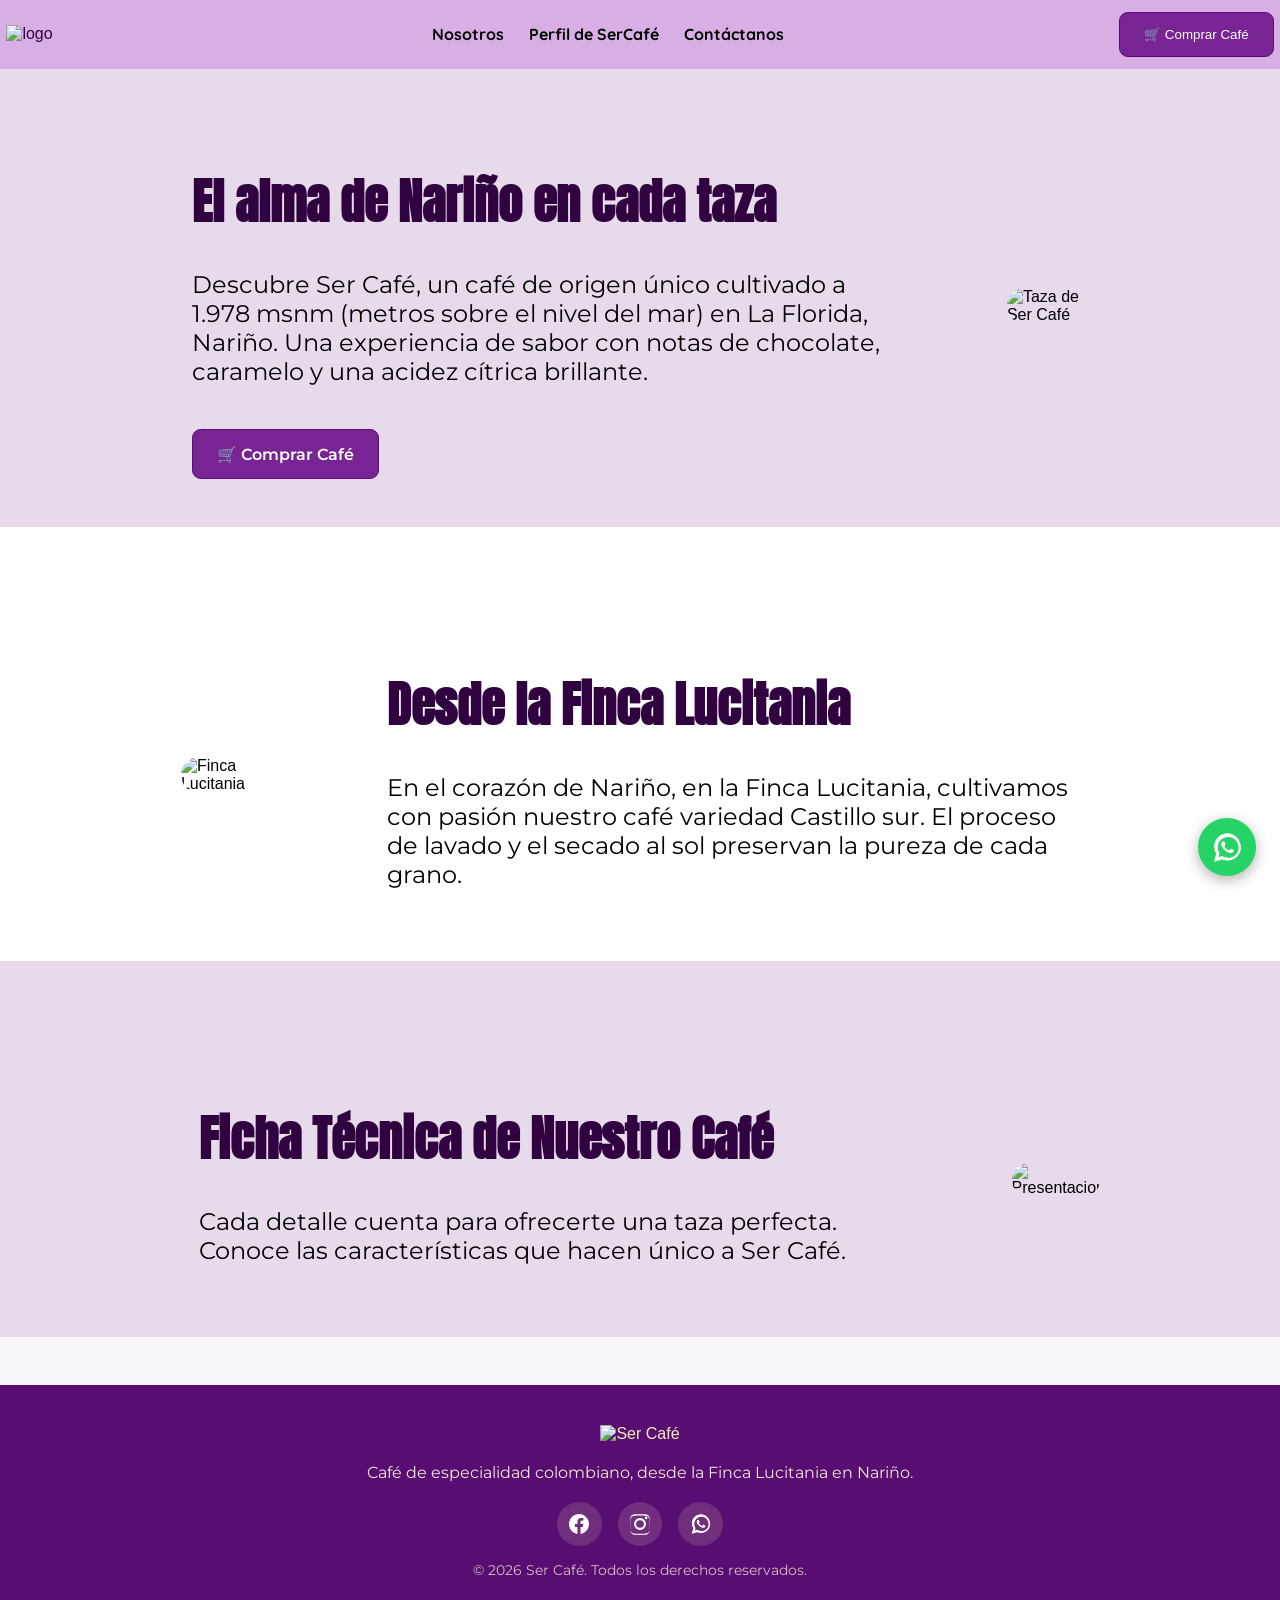
==== index.html @ 9a78c1fd "Footer global, redes sociales, WhatsApp flotante y mejoras de UI - Agregar footer con redes sociales" ====
<!DOCTYPE html>
<html lang="es">

<head>
    <meta charset="UTF-8">
    <meta name="viewport" content="width=device-width, initial-scale=1.0">
    <title>Ser Café | Café Premium Colombiano</title>
    <link rel="stylesheet" href="styles.css">
    <link rel="icon" href="Img/logoSC-10.png" type="image/png">
</head>

<body>
    <header>
        <a href="index.html">
            <img class="logoletra logoheader" src="Img/logoSC-letra-02.png" alt="logo">
        </a>
        <nav>
            <ul>
                <li><a href="nosotros.html">Nosotros</a></li>
                <li><a href="perfil.html">Perfil de SerCafé</a></li>
                <li><a href="contactanos.html">Contáctanos</a></li>
            </ul>
        </nav>
        <button class="btn-tienda" onclick="window.location.href='tienda.html'">
            🛒 Comprar Café
        </button>
    </header>

    <div class="contenedor2c">
        <div class="contenedor2ctext">
            <h1 class="titulo">El alma de Nariño en cada taza</h1>
            <p>Descubre <span>Ser Café</span>, un café de origen único cultivado 
                a 1.978 msnm (metros sobre el nivel del mar) en La Florida, Nariño. 
                Una experiencia de sabor con notas de chocolate, caramelo y una acidez 
                cítrica brillante.</p>
            <a href="tienda.html" class="btn-tienda btn-hero">🛒 Comprar Café</a>
        </div>
        <div class="contenedorimg">
            <img class="img50" src="Img/cafe.jpg" alt="Taza de Ser Café">
        </div>
    </div>

    <div class="contenedor2c2">
        <div class="contenedorimg">
            <img class="img50" src="Img/finca.jpg" alt="Finca Lucitania">
        </div>
        <div class="contenedor2ctext">
            <h1 class="titulo">Desde la Finca Lucitania</h1>
            <p>En el corazón de Nariño, en la Finca Lucitania, cultivamos con pasión nuestro 
                <span>café variedad Castillo sur</span>. El proceso de lavado y el secado al
                 sol preservan la pureza de cada grano.</p>
        </div>
    </div>

    <div class="contenedor2c">
        <div class="contenedor2ctext">
            <h1 class="titulo">Ficha Técnica de Nuestro Café</h1>
            <p>Cada detalle cuenta para ofrecerte una taza perfecta. Conoce las características
                 que hacen único a <span>Ser Café</span>.
            </p>
        </div>
        <div class="contenedorimg">
            <img class="img50" src="Img/Presentaciones-01.png" alt="Presentaciones">
        </div>
    </div>

    <script src="componentes.js"></script>
</body>
</html>
---- styles.css ----
@import url('https://fonts.googleapis.com/css2?family=Anton&family=Montserrat:ital,wght@0,100..900;1,100..900&family=Quicksand:wght@300..700&display=swap');

:root{
   --color-principal:#590C72;
   --color-secundario:#D39AE8;
   --color-fondo:#d7afe5;
   --color-texto:#D39AE8;
   --color-fondo-text: #e7daeb;
   --color-texto-hueso: #EFEFB9;
}

body{
   margin:0;
   padding:0;
}

header {
    display: flex;
    justify-content: space-between;
    align-items: center;
    position: fixed;
    width: 99%;
    padding: 0.4rem;
    background-color: var(--color-fondo);
}

header a{
    width: 90px;
}

p {
    font-family: Montserrat, sans-serif;
    font-size: 1.5rem;
}
h1 {
    font-family: Anton, sans-serif;
    font-size:3rem;
    color: #310240;
}

h2 {
    font-family: Montserrat, sans-serif;
    font-size:2.5rem;
    color: #310240;
}

h3 {
    font-family: Montserrat, sans-serif;
    font-size:1rem;
    color:var(--color-texto-hueso);
    font-weight:550;
    text-align: center;
}

.textoh3 {
    font-family: Montserrat, sans-serif;
    font-size:1.5rem;
    color:var(--color-principal);
    font-weight:550;
}

nav ul{
   display:flex;
   list-style:none;
   gap:25px;
   padding: 2px;
}

nav a{
   text-decoration:none;
   font-weight: bold;
   color:black;
   font-family: 'Quicksand', sans-serif;
}

button a{
    text-decoration: none;
    color: white;
}

a {
    text-decoration: none;
    color: #310240;
}

nav a:hover{
   color:brown;
}

.logoletra {
    width: 80px;
    max-width: 120px;
    height: auto;
}

.btn-tienda{
  background:#782494;
  color:white;
  padding:0.9rem 1.5rem;
  border: 1px solid var(--color-principal);
  border-radius:0.55rem;
  cursor:pointer;
}

.btn-tienda:hover {
    background-color: var(--color-principal);
}

.contenedorimg {
    display: flex;
    justify-content: center;
    max-width: 40%;
}

.img50 {
    max-width: 70%;
    height: auto;
    padding: 0;
    border-radius: 0.55rem;
}

.tiendaimg {
    width: 18rem;
}

.tiendaimg2 {
    width: 30%;
}

.tiendaimg3 {
    width: 100%;
}

.compra {
    width: 70%
}

.contenedor2c {
    display: flex;
    justify-content: center;
    align-items: center;
    background-color: var(--color-fondo-text);
    gap: 5%;
    padding: 4.5rem 10px 10px;
}

.contenedor3c {
    display: flex;
    justify-content: center;
    align-items: center;
    background-color: var(--color-principal);
    gap: 5%;
    padding: 4.5rem 10px 10px;
}

.tiendah1 {
    text-align: center;
    background-color: var(--color-fondo-text);
    padding: 4.5rem 10px 10px;
    margin: 0;
}

.tiendaletra {
    font-family: Anton, sans-serif;
    color: #EFEFB9;
    font-size: 2rem;
}

.tiendaletra2 {
    font-family: Montserrat, sans-serif;
    color: #EFEFB9;
    font-size: 1rem;
}

.tiendaletra3 {
    font-family: Quicksand, sans-serif;
    color: #EFEFB9;
    font-size: 1rem;
    margin: 0;
}

.contenedor2c2 {
    display: flex;
    justify-content: center;
    align-items: center;
    background-color: white;
    gap: 5%;
    padding: 4.5rem 10px 10px;
}

.contenedor2ctext {
    padding: 3%;
    max-width: 55%;
    min-width: 50%;
}

.botones {
    display: grid;
    grid-template-columns: repeat(2, 1fr); /* 2 columnas iguales */
    gap: 10px; /* espacio entre botones */
    width: 100%;
}

.resumen {
    text-align: center;
    margin-top: 10px;
}

.fila {
    display: flex;
    justify-content: space-between;
    margin-bottom: 15px;
}

.item {
    display: flex;
    flex-direction: column;
    align-items: center;
    width: 48%;
}

.label {
    font-size: 14px;
    opacity: 0.8;
    margin-bottom: 5px;
    color: var(--color-texto-hueso);
}

/* Valores pequeños (envío y producto) */
.valor.pequeno {
    font-size: 18px;
}

/* Total destacado */
.total {
    margin-top: 7px;
    margin-bottom: 5px;
    border-radius: 0.3rem;
    border: 1px solid #EFEFB9;
}

.label-total {
    display: block;
    font-size: 16px;
    margin-bottom: 5px;
    color: var(--color-texto-hueso);
}

.valor.grande {
    font-size: 28px;
    font-weight: bold;
}

/* valores normales (envío, producto) */
.valor {
    font-size: 1.5rem;
    font-weight: bold;
    color: var(--color-texto-hueso);
    margin-top: 0.5rem;
    text-align: center;
}

/* total más grande */
.valor-total {
    font-size: 1.5rem;
    font-weight: bold;
    color: #EFEFB9;
    margin: 1rem 0;
    text-align: center;
}

/* botones reales */
.boton {
    width: 100%;
    height: 2.5rem;
    font-family: Montserrat, sans-serif;
    background-color: var(--color-principal);
    border-radius: 0.3rem;
    color: #EFEFB9;
    border: 1px solid #EFEFB9;
    cursor: pointer;
}

/* opcional: hover bonito */
.boton:hover {
    background-color: #84599e;
}

.boton2 {
    height: 2.5rem;
    font-family: Montserrat,sans-serif;
    background-color: var(--color-principal);
    border-radius: 0.3rem;
    color:#EFEFB9;
    border-color: #EFEFB9;
}

.seleccionado {
    background-color: #EFEFB9;
    color: var(--color-principal);
}

.texto {
    text-align: center;
}

body{
    font-family:Arial, Helvetica, sans-serif;
    background:#f8f5fb;
}

.caracteristicas{
    max-width:85%;
    margin:40px auto;
    padding:1rem;
    display:grid;
    grid-template-columns:repeat(auto-fit,minmax(15rem,1fr));
    gap:1rem;
}

.card{
    background:#fff;
    border-radius:18px;
    padding: 0.8rem;
    text-align:center;
    box-shadow:0 0.1rem 0.2rem rgba(0,0,0,.08);
    transition:.3s;
}

.card:hover{
    transform:translateY(-8px);
    box-shadow:0 15px 25px rgba(0,0,0,.15);
}

.icono{
    width:5rem;
    height:5rem;
    margin:0 auto 1rem;
    border-radius:50%;
    background:#efe2ff;
    display:flex;
    justify-content:center;
    align-items:center;
    font-size:1.2rem;
}

.card h3{
    font-size:1.5rem;
    color:#111;
    margin-bottom:0.8rem;
}

.card p{
    font-size:1.1rem;
    color:#555;
    line-height:1.5;
}

.contenedor2cimgtex {
    text-align: center;
}

@media (max-width: 700px){
    header {
        background-color: var(--color-fondo);
    }

    nav ul{
        display:flex;
        list-style:none;
        gap:2px;
        padding: 2px;
        font-size: 10px;
    }

    .contenedorimg {
        width: 100%;
    }

    .img50 {
        width: 100%;
        padding: 0;
    }

    .tiendaimg2 {
        width: 100%;
        padding: 0;
    }

    .tiendaimg21 {
        width: 90%;
        padding: 0;
    }

    .contenedor2c {
        flex-direction: column;
        padding: 2rem 10px 10px;
    }

    .contenedor2c2 {
        flex-direction: column;
        padding: 10px 2rem;
    }

    .contenedor2c3 {
        display: flex;
        padding: 0;
    }

    .contenedor3c {
        flex-direction: column;
    }

    .tiendaimg {
        width: 11rem;
        padding-bottom: 2rem;
    }

    .card h3{
        font-size:1.1rem;
        padding: 0;
    }   

    .card p{
        font-size:1rem;
        padding: 0;
    }

    p {
        font-family: Montserrat, sans-serif;
        font-size: 1rem;
        text-align: center;
        padding: 0 0 0 1rem;
        width: 100%;
    }
    h1 {
        font-family: Anton, sans-serif;
        font-size:1.5rem;
        color: #310240;
    }

    h2 {
        font-family: Montserrat, sans-serif;
        font-size:1.3rem;
        color: #310240;
    }

    .textoh3 {
        text-align: center;
    }
}

/* ============================================================
   TIENDA CON CARRITO - Ser Café
   ============================================================ */

/* Compensar el header fijo en la tienda */
.banner-tienda {
    margin-top: 70px;
    background: linear-gradient(135deg, var(--color-principal), #782494);
    color: #EFEFB9;
    text-align: center;
    padding: 3.5rem 1.5rem;
}

.banner-tienda h1 {
    color: #EFEFB9;
    margin: 0 0 0.8rem;
}

.banner-tienda p {
    color: #f3e9d8;
    max-width: 650px;
    margin: 0 auto;
    text-align: center;
}

/* ---------- CATÁLOGO ---------- */
.catalogo {
    max-width: 1200px;
    margin: 2.5rem auto;
    padding: 0 1rem;
}

.catalogo h2 {
    text-align: center;
    margin-bottom: 2rem;
}

.grid-productos {
    display: grid;
    grid-template-columns: repeat(auto-fit, minmax(16rem, 1fr));
    gap: 1.5rem;
}

/* ---------- TARJETA DE PRODUCTO ---------- */
.producto {
    background: #fff;
    border-radius: 18px;
    overflow: hidden;
    box-shadow: 0 0.1rem 0.4rem rgba(0, 0, 0, 0.1);
    transition: transform 0.25s, box-shadow 0.25s;
    display: flex;
    flex-direction: column;
}

.producto:hover {
    transform: translateY(-6px);
    box-shadow: 0 15px 25px rgba(0, 0, 0, 0.15);
}

.producto-imagen {
    width: 100%;
    height: 240px;
    object-fit: contain;
    background: #f3ebf7;
    padding: 0.5rem;
    box-sizing: border-box;
}

.producto-info {
    padding: 1.1rem;
    display: flex;
    flex-direction: column;
    gap: 0.5rem;
    flex: 1;
}

.producto-nombre {
    font-family: Anton, sans-serif;
    color: var(--color-principal);
    margin: 0;
    font-size: 1.6rem;
    text-align: left;
}

.producto-presentacion {
    margin: 0;
    font-size: 1rem;
    color: #777;
    font-family: Montserrat, sans-serif;
}

.producto-precio {
    margin: 0;
    font-size: 1.5rem;
    font-weight: bold;
    color: #310240;
    font-family: Montserrat, sans-serif;
}

.producto-info label {
    font-size: 0.85rem;
    color: #555;
    font-family: Montserrat, sans-serif;
    margin-top: 0.3rem;
}

.producto-info .molienda {
    width: 100%;
    padding: 0.5rem;
    border-radius: 0.4rem;
    border: 1px solid #cbb2d6;
    font-family: Montserrat, sans-serif;
    cursor: pointer;
}

/* Selector de cantidad en la tarjeta */
.cantidad-box {
    display: flex;
    align-items: center;
    justify-content: center;
    gap: 1rem;
    margin: 0.5rem 0;
}

.cantidad-btn {
    width: 2.2rem;
    height: 2.2rem;
    border-radius: 50%;
    border: 1px solid var(--color-principal);
    background: var(--color-principal);
    color: #EFEFB9;
    font-size: 1.1rem;
    cursor: pointer;
    transition: background 0.2s;
}

.cantidad-btn:hover {
    background: #84599e;
}

.cantidad-box .cantidad {
    font-size: 1.2rem;
    font-weight: bold;
    min-width: 1.5rem;
    text-align: center;
    color: #310240;
}

.btn-agregar {
    margin-top: auto;
    padding: 0.8rem;
    background: var(--color-principal);
    color: #EFEFB9;
    border: none;
    border-radius: 0.5rem;
    font-family: Montserrat, sans-serif;
    font-weight: 600;
    cursor: pointer;
    transition: background 0.2s;
}

.btn-agregar:hover {
    background: #782494;
}

/* ---------- PANEL DE CARRITO ---------- */
.carrito-panel {
    position: fixed;
    top: 0;
    right: 0;
    width: 380px;
    max-width: 90vw;
    height: 100%;
    background: #fff;
    box-shadow: -4px 0 20px rgba(0, 0, 0, 0.2);
    transform: translateX(100%);
    transition: transform 0.3s ease;
    z-index: 1000;
    display: flex;
    flex-direction: column;
    overflow-y: auto;
    padding: 1.2rem;
    box-sizing: border-box;
}

.carrito-panel.activo {
    transform: translateX(0);
}

.carrito-header {
    display: flex;
    justify-content: space-between;
    align-items: center;
}

.carrito-header h2 {
    font-size: 1.6rem;
    margin: 0;
}

.cerrar-carrito {
    background: none;
    border: none;
    font-size: 1.5rem;
    cursor: pointer;
    color: var(--color-principal);
}

.carrito-items {
    margin: 1rem 0;
}

.carrito-items > p {
    text-align: center;
    color: #888;
    font-size: 1rem;
}

/* Item dentro del carrito */
.item-carrito {
    display: grid;
    grid-template-columns: 60px 1fr;
    gap: 0.8rem;
    align-items: center;
    padding: 0.8rem 0;
    border-bottom: 1px solid #eee;
}

.img-carrito {
    width: 60px;
    height: 60px;
    object-fit: contain;
    border-radius: 0.5rem;
    background: #f3ebf7;
}

.info-carrito {
    font-family: Montserrat, sans-serif;
    font-size: 0.85rem;
    line-height: 1.4;
    color: #333;
}

.info-carrito strong {
    color: var(--color-principal);
}

.acciones-carrito {
    grid-column: 1 / -1;
    display: flex;
    align-items: center;
    gap: 0.5rem;
    margin-top: 0.4rem;
}

.acciones-carrito button {
    width: 1.9rem;
    height: 1.9rem;
    border-radius: 0.3rem;
    border: 1px solid var(--color-principal);
    background: #fff;
    color: var(--color-principal);
    cursor: pointer;
    font-size: 0.9rem;
    transition: background 0.2s, color 0.2s;
}

.acciones-carrito button:hover {
    background: var(--color-principal);
    color: #EFEFB9;
}

.acciones-carrito span {
    font-weight: bold;
    min-width: 1.5rem;
    text-align: center;
}

/* Ubicación y resumen dentro del carrito */
.ubicacion h3,
.resumen-compra h3 {
    color: var(--color-principal);
    text-align: left;
    font-size: 1.1rem;
    margin: 0.5rem 0;
}

.ubicacion select {
    width: 100%;
    padding: 0.6rem;
    margin-bottom: 0.6rem;
    border-radius: 0.4rem;
    border: 1px solid #cbb2d6;
    font-family: Montserrat, sans-serif;
    cursor: pointer;
}

.carrito-panel hr {
    border: none;
    border-top: 1px solid #eee;
    margin: 1rem 0;
}

.fila-resumen {
    display: flex;
    justify-content: space-between;
    font-family: Montserrat, sans-serif;
    margin-bottom: 0.5rem;
    color: #444;
}

.fila-resumen.total {
    font-size: 1.3rem;
    font-weight: bold;
    color: var(--color-principal);
    border-top: 2px solid #eee;
    padding-top: 0.6rem;
    margin-top: 0.4rem;
}

/* Botón pagar */
.pago {
    margin-top: 1rem;
}

.btn-pagar {
    width: 100%;
    padding: 1rem;
    background: var(--color-principal);
    color: #EFEFB9;
    border: none;
    border-radius: 0.5rem;
    font-family: Montserrat, sans-serif;
    font-weight: 600;
    font-size: 1.1rem;
    cursor: pointer;
    transition: background 0.2s;
}

.btn-pagar:hover {
    background: #782494;
}

#epayco-button-container {
    margin-top: 0.8rem;
    text-align: center;
}

/* Overlay oscuro */
.overlay {
    position: fixed;
    inset: 0;
    background: rgba(0, 0, 0, 0.5);
    opacity: 0;
    visibility: hidden;
    transition: opacity 0.3s;
    z-index: 999;
}

.overlay.activo {
    opacity: 1;
    visibility: visible;
}

/* Notificación "agregado al carrito" */
.toast-carrito {
    position: fixed;
    bottom: 2rem;
    left: 50%;
    transform: translateX(-50%) translateY(2rem);
    background: var(--color-principal);
    color: #EFEFB9;
    padding: 0.9rem 1.6rem;
    border-radius: 0.6rem;
    font-family: Montserrat, sans-serif;
    box-shadow: 0 6px 20px rgba(0, 0, 0, 0.25);
    opacity: 0;
    visibility: hidden;
    transition: opacity 0.3s, transform 0.3s;
    z-index: 1100;
}

.toast-carrito.activo {
    opacity: 1;
    visibility: visible;
    transform: translateX(-50%) translateY(0);
}

/* Loading */
.loading {
    position: fixed;
    inset: 0;
    background: rgba(255, 255, 255, 0.85);
    display: flex;
    align-items: center;
    justify-content: center;
    font-family: Montserrat, sans-serif;
    font-size: 1.3rem;
    color: var(--color-principal);
    z-index: 1200;
}

/* ---------- FOOTER ---------- */
footer,
.footer-sercafe {
    background: var(--color-principal);
    color: #EFEFB9;
    padding: 2.5rem 1rem;
    margin-top: 3rem;
}

.footer-contenido {
    max-width: 600px;
    margin: 0 auto;
    text-align: center;
}

.footer-logo {
    width: 130px;
    margin-bottom: 1rem;
}

.footer-contenido p {
    color: #f3e9d8;
    font-size: 1rem;
    margin: 0.3rem 0;
    text-align: center;
}

.footer-copy {
    font-size: 0.85rem !important;
    opacity: 0.8;
    margin-top: 1rem !important;
}

/* Redes sociales en el footer */
.footer-redes {
    display: flex;
    justify-content: center;
    gap: 1rem;
    margin: 1.2rem 0 0.5rem;
}

.red-social {
    width: 2.8rem;
    height: 2.8rem;
    border-radius: 50%;
    display: flex;
    align-items: center;
    justify-content: center;
    background: rgba(239, 239, 185, 0.15);
    transition: transform 0.2s, background 0.2s;
}

.red-social img {
    width: 1.5rem;
    height: 1.5rem;
    /* Iconos SVG en blanco para contrastar con el fondo morado */
    filter: brightness(0) invert(1);
}

.red-social:hover {
    transform: translateY(-4px);
}

.red-social.facebook:hover {
    background: #1877f2;
}

.red-social.instagram:hover {
    background: linear-gradient(45deg, #f09433, #e6683c, #dc2743, #cc2366, #bc1888);
}

.red-social.whatsapp:hover {
    background: #25d366;
}

/* ---------- BOTÓN FLOTANTE WHATSAPP ---------- */
.whatsapp-flotante {
    position: fixed;
    bottom: 1.5rem;
    right: 1.5rem;
    width: 3.6rem;
    height: 3.6rem;
    border-radius: 50%;
    background: #25d366;
    display: flex;
    align-items: center;
    justify-content: center;
    box-shadow: 0 4px 14px rgba(0, 0, 0, 0.3);
    z-index: 950;
    transition: transform 0.2s, box-shadow 0.2s;
    animation: wa-pulse 2.5s infinite;
}

.whatsapp-flotante img {
    width: 2.2rem;
    height: 2.2rem;
    filter: brightness(0) invert(1);
}

.whatsapp-flotante:hover {
    transform: scale(1.08);
    box-shadow: 0 6px 20px rgba(0, 0, 0, 0.4);
}

@keyframes wa-pulse {
    0% {
        box-shadow: 0 4px 14px rgba(0, 0, 0, 0.3), 0 0 0 0 rgba(37, 211, 102, 0.5);
    }
    70% {
        box-shadow: 0 4px 14px rgba(0, 0, 0, 0.3), 0 0 0 14px rgba(37, 211, 102, 0);
    }
    100% {
        box-shadow: 0 4px 14px rgba(0, 0, 0, 0.3), 0 0 0 0 rgba(37, 211, 102, 0);
    }
}

@media (max-width: 700px) {
    .whatsapp-flotante {
        bottom: 1rem;
        right: 1rem;
        width: 3.2rem;
        height: 3.2rem;
    }
    .whatsapp-flotante img {
        width: 1.9rem;
        height: 1.9rem;
    }
}

/* ---------- RESPONSIVE TIENDA ---------- */
@media (max-width: 700px) {
    .banner-tienda {
        margin-top: 60px;
        padding: 2.5rem 1rem;
    }

    .carrito-panel {
        width: 100%;
        max-width: 100vw;
    }

    .producto-imagen {
        height: 200px;
    }

    .banner-tienda p {
        padding: 0;
    }
}

/* ---------- PÁGINA CONTACTO ---------- */
.contacto-grid {
    display: grid;
    grid-template-columns: 1fr 1fr;
    gap: 2rem;
    max-width: 1100px;
    margin: 2.5rem auto;
    padding: 0 1.5rem;
    align-items: start;
}

.contacto-info {
    text-align: center;
}

.contacto-img {
    width: 60%;
    max-width: 260px;
    height: auto;
    margin-bottom: 1rem;
}

.contacto-info h2 {
    text-align: center;
}

.contacto-lista {
    list-style: none;
    padding: 0;
    margin: 1.5rem 0 0;
    display: flex;
    flex-direction: column;
    gap: 0.8rem;
    align-items: center;
}

.contacto-lista a {
    display: inline-flex;
    align-items: center;
    gap: 0.6rem;
    font-family: Montserrat, sans-serif;
    font-size: 1.1rem;
    color: var(--color-principal);
    font-weight: 600;
    transition: color 0.2s;
}

.contacto-lista a:hover {
    color: #782494;
}

.contacto-lista img {
    width: 1.6rem;
    height: 1.6rem;
}

.contacto-form iframe {
    width: 100%;
    border-radius: 0.6rem;
    background: #fff;
    box-shadow: 0 0.1rem 0.4rem rgba(0, 0, 0, 0.1);
}

@media (max-width: 700px) {
    .contacto-grid {
        grid-template-columns: 1fr;
        padding: 0 1rem;
    }
}

/* ---------- PÁGINA PERFIL (variedades) ---------- */
.variedad {
    display: grid;
    grid-template-columns: 300px 1fr;
    gap: 2rem;
    align-items: center;
    max-width: 1100px;
    margin: 2.5rem auto;
    padding: 1.5rem;
    background: #fff;
    border-radius: 18px;
    box-shadow: 0 0.1rem 0.4rem rgba(0, 0, 0, 0.08);
}

.variedad-media {
    text-align: center;
}

.variedad-media h2 {
    margin-top: 0;
}

.variedad-media img {
    width: 100%;
    max-width: 240px;
    height: auto;
}

.variedad .caracteristicas {
    margin: 0;
    max-width: 100%;
}

@media (max-width: 760px) {
    .variedad {
        grid-template-columns: 1fr;
        text-align: center;
    }
    .variedad-media img {
        max-width: 180px;
    }
}

/* ---------- SECCIONES NOSOTROS ---------- */
.section {
    max-width: 1000px;
    margin: 2.5rem auto;
    padding: 1.5rem;
    text-align: center;
}

.section h2 {
    text-align: center;
}

.section p {
    text-align: center;
    max-width: 750px;
    margin: 1rem auto;
}

.finca-content {
    display: grid;
    grid-template-columns: 1fr 1fr;
    gap: 2rem;
    align-items: center;
    text-align: left;
}

.finca-text {
    text-align: left;
}

.finca-text p {
    text-align: left;
    margin-left: 0;
}

.finca-img {
    display: flex;
    justify-content: center;
}

.finca-img img {
    max-width: 100%;
    border-radius: 18px;
    box-shadow: 0 10px 25px rgba(0, 0, 0, 0.12);
}

.equipo,
.proposito {
    background: var(--color-fondo-text);
    border-radius: 18px;
}

/* CTA */
.cta {
    text-align: center;
    padding: 3rem 1.5rem;
    background: linear-gradient(135deg, var(--color-principal), #782494);
    margin: 3rem 0 0;
}

.cta h2 {
    color: #EFEFB9;
    margin-bottom: 1.5rem;
}

.cta .btn-tienda {
    display: inline-block;
    text-decoration: none;
    font-weight: 600;
    font-family: Montserrat, sans-serif;
}

h4.textoh3 {
    text-align: center;
    margin-bottom: 0.6rem;
}

@media (max-width: 700px) {
    .finca-content {
        grid-template-columns: 1fr;
        text-align: center;
    }
    .finca-text,
    .finca-text p {
        text-align: center;
    }
}

/* ---------- CTA EN HERO (index) ---------- */
.btn-hero {
    display: inline-block;
    margin-top: 1.2rem;
    text-decoration: none;
    font-weight: 600;
    font-family: Montserrat, sans-serif;
}

/* Compensar header fijo en la primera sección del home */
body > .contenedor2c:first-of-type {
    padding-top: 6rem;
}

/* Imágenes del home: evitar que se vean desproporcionadas */
.contenedor2c2 .img50,
.contenedor2c .img50 {
    object-fit: cover;
    border-radius: 18px;
}
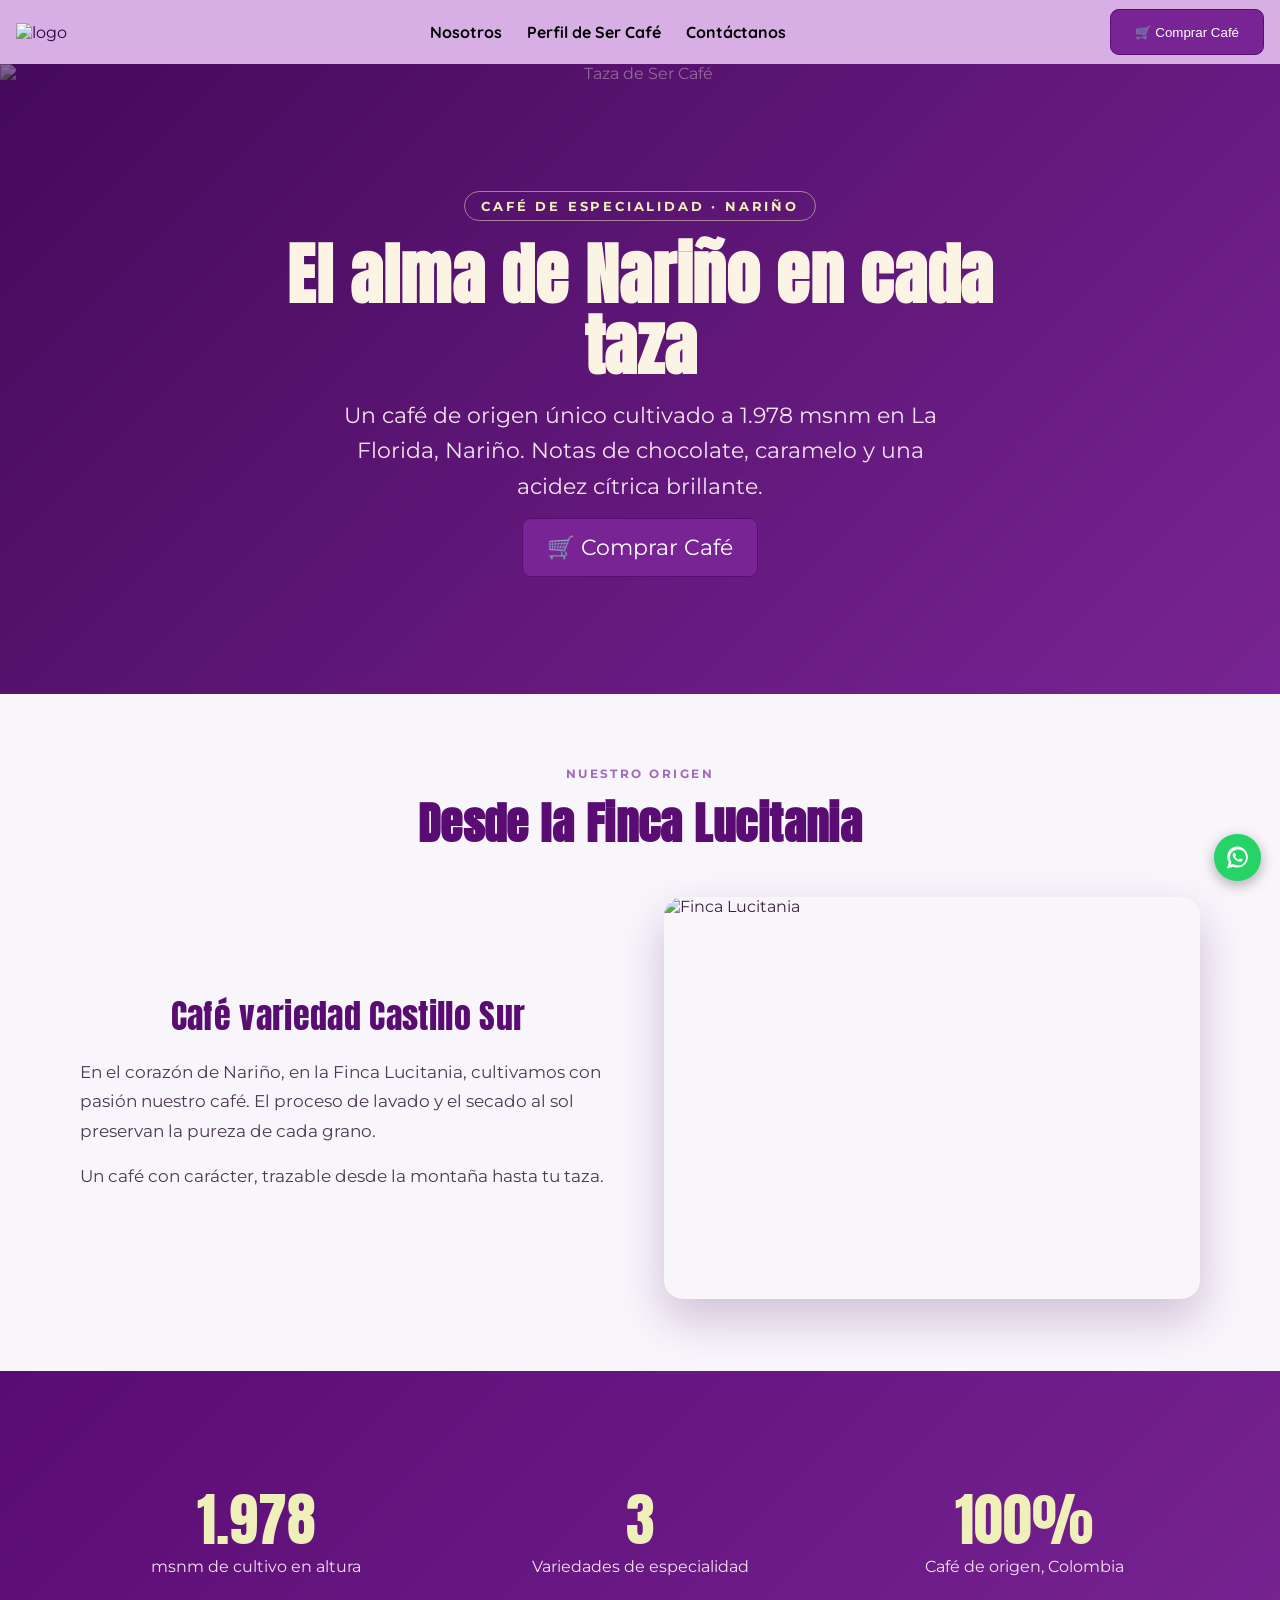
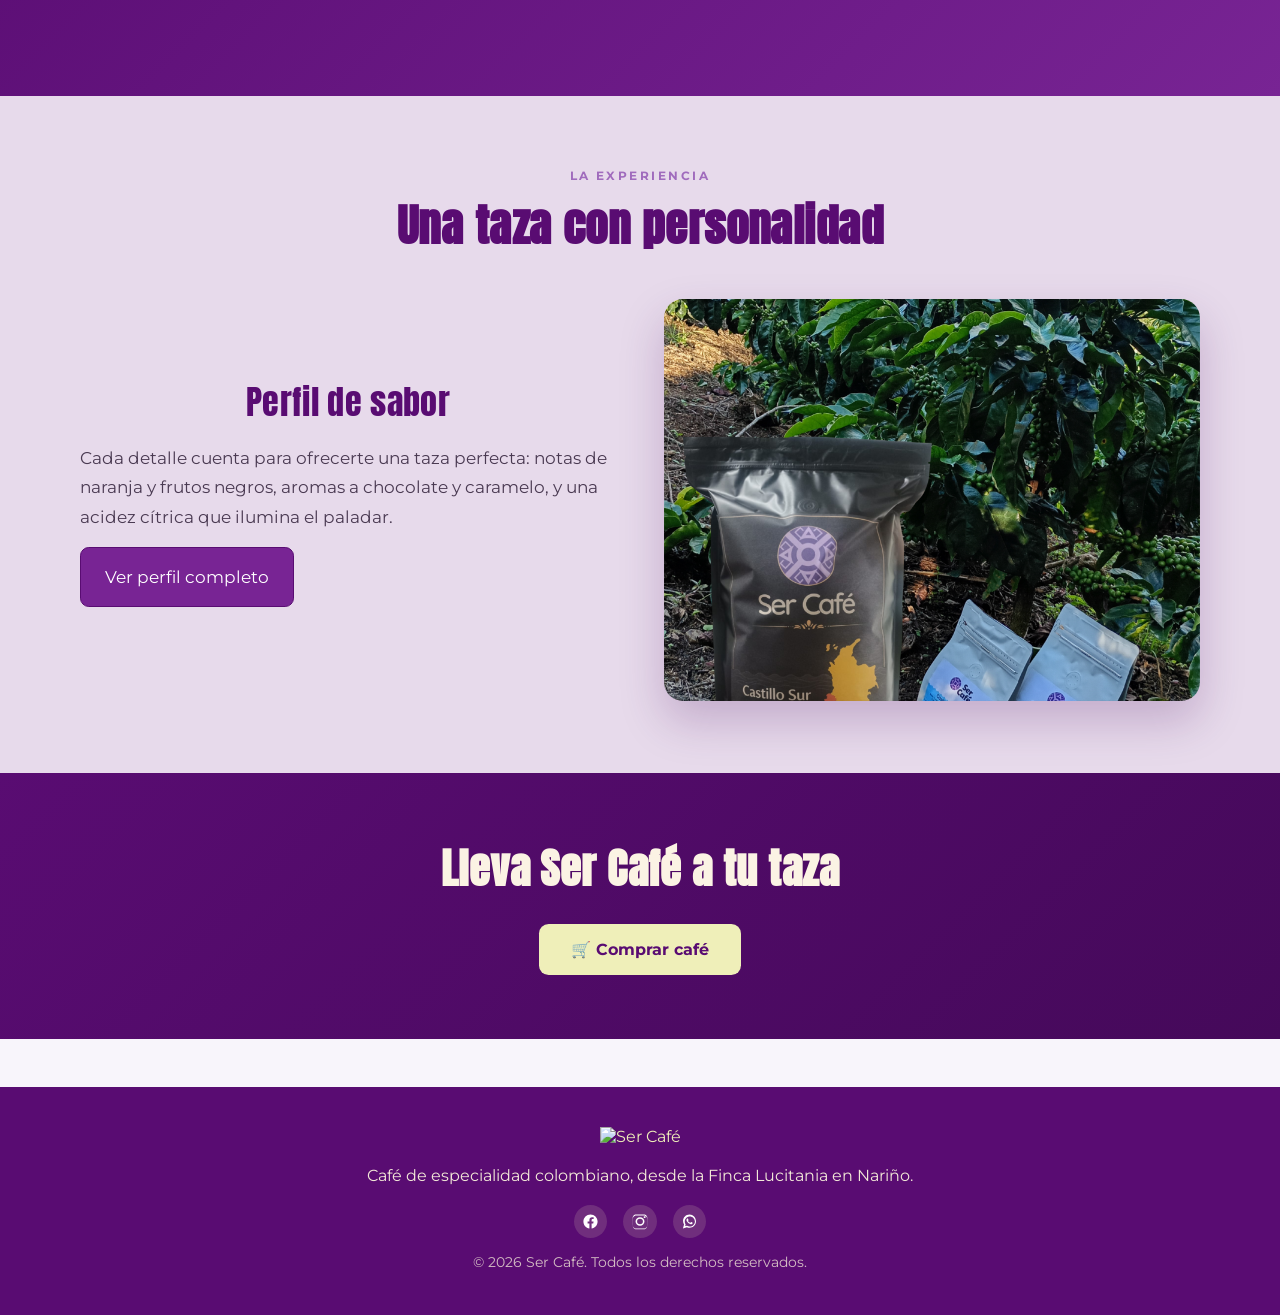
==== commit 705a5ae3: "Oficializa diseño v2 en todas las paginas (incluye tienda); tooltip de perfil se oculta en la zona d" ====
--- a/index.html
+++ b/index.html
@@ -1,6 +1,5 @@
 <!DOCTYPE html>
 <html lang="es">
-
 <head>
     <meta charset="UTF-8">
     <meta name="viewport" content="width=device-width, initial-scale=1.0">
@@ -8,8 +7,7 @@
     <link rel="stylesheet" href="styles.css">
     <link rel="icon" href="Img/logoSC-10.png" type="image/png">
 </head>
-
-<body>
+<body class="n2">
     <header>
         <a href="index.html">
             <img class="logoletra logoheader" src="Img/logoSC-letra-02.png" alt="logo">
@@ -17,7 +15,7 @@
         <nav>
             <ul>
                 <li><a href="nosotros.html">Nosotros</a></li>
-                <li><a href="perfil.html">Perfil de SerCafé</a></li>
+                <li><a href="perfil.html">Perfil de Ser Café</a></li>
                 <li><a href="contactanos.html">Contáctanos</a></li>
             </ul>
         </nav>
@@ -26,44 +24,90 @@
         </button>
     </header>
 
-    <div class="contenedor2c">
-        <div class="contenedor2ctext">
-            <h1 class="titulo">El alma de Nariño en cada taza</h1>
-            <p>Descubre <span>Ser Café</span>, un café de origen único cultivado 
-                a 1.978 msnm (metros sobre el nivel del mar) en La Florida, Nariño. 
-                Una experiencia de sabor con notas de chocolate, caramelo y una acidez 
-                cítrica brillante.</p>
-            <a href="tienda.html" class="btn-tienda btn-hero">🛒 Comprar Café</a>
-        </div>
-        <div class="contenedorimg">
-            <img class="img50" src="Img/cafe.jpg" alt="Taza de Ser Café">
-        </div>
-    </div>
-
-    <div class="contenedor2c2">
-        <div class="contenedorimg">
-            <img class="img50" src="Img/finca.jpg" alt="Finca Lucitania">
-        </div>
-        <div class="contenedor2ctext">
-            <h1 class="titulo">Desde la Finca Lucitania</h1>
-            <p>En el corazón de Nariño, en la Finca Lucitania, cultivamos con pasión nuestro 
-                <span>café variedad Castillo sur</span>. El proceso de lavado y el secado al
-                 sol preservan la pureza de cada grano.</p>
-        </div>
-    </div>
-
-    <div class="contenedor2c">
-        <div class="contenedor2ctext">
-            <h1 class="titulo">Ficha Técnica de Nuestro Café</h1>
-            <p>Cada detalle cuenta para ofrecerte una taza perfecta. Conoce las características
-                 que hacen único a <span>Ser Café</span>.
+    <!-- ===================== HERO ===================== -->
+    <section class="n2-hero">
+        <img class="n2-hero-img" src="Img/cafe.jpg" alt="Taza de Ser Café">
+        <div class="n2-hero-overlay">
+            <span class="n2-kicker">Café de especialidad · Nariño</span>
+            <h1>El alma de Nariño en cada taza</h1>
+            <p>Un café de origen único cultivado a 1.978 msnm en La Florida, Nariño.
+               Notas de chocolate, caramelo y una acidez cítrica brillante.</p>
+            <p style="margin-top:1.6rem;">
+                <a href="tienda.html" class="btn-tienda">🛒 Comprar Café</a>
             </p>
         </div>
-        <div class="contenedorimg">
-            <img class="img50" src="Img/Presentaciones-01.png" alt="Presentaciones">
+    </section>
+
+    <!-- ===================== DESDE LA FINCA ===================== -->
+    <section class="n2-section">
+        <div class="n2-wrap">
+            <span class="n2-eyebrow">Nuestro origen</span>
+            <h2>Desde la Finca Lucitania</h2>
+
+            <div class="n2-split invertido">
+                <div class="n2-split-media">
+                    <img src="Img/finca.jpg" alt="Finca Lucitania">
+                </div>
+                <div class="n2-split-text">
+                    <h3>Café variedad Castillo Sur</h3>
+                    <p>En el corazón de Nariño, en la Finca Lucitania, cultivamos con
+                       pasión nuestro café. El proceso de lavado y el secado al sol
+                       preservan la pureza de cada grano.</p>
+                    <p>Un café con carácter, trazable desde la montaña hasta tu taza.</p>
+                </div>
+            </div>
         </div>
-    </div>
+    </section>
+
+    <!-- ===================== FRANJA DE DATOS ===================== -->
+    <section class="n2-section n2-stats">
+        <div class="n2-wrap">
+            <div class="n2-stat">
+                <span class="n2-stat-num">1.978</span>
+                <span class="n2-stat-label">msnm de cultivo en altura</span>
+            </div>
+            <div class="n2-stat">
+                <span class="n2-stat-num">3</span>
+                <span class="n2-stat-label">Variedades de especialidad</span>
+            </div>
+            <div class="n2-stat">
+                <span class="n2-stat-num">100%</span>
+                <span class="n2-stat-label">Café de origen, Colombia</span>
+            </div>
+        </div>
+    </section>
+
+    <!-- ===================== FICHA / EXPERIENCIA ===================== -->
+    <section class="n2-section n2-alt">
+        <div class="n2-wrap">
+            <span class="n2-eyebrow">La experiencia</span>
+            <h2>Una taza con personalidad</h2>
+
+            <div class="n2-split">
+                <div class="n2-split-text">
+                    <h3>Perfil de sabor</h3>
+                    <p>Cada detalle cuenta para ofrecerte una taza perfecta: notas de
+                       naranja y frutos negros, aromas a chocolate y caramelo, y una
+                       acidez cítrica que ilumina el paladar.</p>
+                    <p>
+                        <a href="perfil.html" class="btn-tienda" style="display:inline-block;text-decoration:none;">
+                            Ver perfil completo
+                        </a>
+                    </p>
+                </div>
+                <div class="n2-split-media">
+                    <img src="Img/Presentaciones-01.png" alt="Presentaciones de Ser Café">
+                </div>
+            </div>
+        </div>
+    </section>
+
+    <!-- ===================== CTA ===================== -->
+    <section class="n2-cta">
+        <h2>Lleva Ser Café a tu taza</h2>
+        <a href="tienda.html" class="btn-tienda">🛒 Comprar café</a>
+    </section>
 
     <script src="componentes.js"></script>
 </body>
-</html>+</html>
--- a/styles.css
+++ b/styles.css
@@ -19,9 +19,20 @@
     justify-content: space-between;
     align-items: center;
     position: fixed;
-    width: 99%;
-    padding: 0.4rem;
+    top: 0;
+    left: 0;
+    right: 0;
+    width: 100%;
+    height: 64px;
+    padding: 0 1rem;
+    box-sizing: border-box;
     background-color: var(--color-fondo);
+    z-index: 900;
+}
+
+/* Espaciador global: empuja el contenido debajo del header fijo */
+body {
+    padding-top: 64px;
 }
 
 header a{
@@ -113,10 +124,17 @@
 }
 
 .img50 {
-    max-width: 70%;
+    max-width: 80%;
     height: auto;
     padding: 0;
-    border-radius: 0.55rem;
+    border-radius: 1rem;
+    box-shadow: 0 12px 30px rgba(69, 9, 90, 0.18);
+    transition: transform 0.35s ease, box-shadow 0.35s ease;
+}
+
+.img50:hover {
+    transform: translateY(-6px) scale(1.01);
+    box-shadow: 0 18px 40px rgba(69, 9, 90, 0.28);
 }
 
 .tiendaimg {
@@ -141,7 +159,7 @@
     align-items: center;
     background-color: var(--color-fondo-text);
     gap: 5%;
-    padding: 4.5rem 10px 10px;
+    padding: 2.5rem 10px;
 }
 
 .contenedor3c {
@@ -150,13 +168,13 @@
     align-items: center;
     background-color: var(--color-principal);
     gap: 5%;
-    padding: 4.5rem 10px 10px;
+    padding: 2.5rem 10px;
 }
 
 .tiendah1 {
     text-align: center;
     background-color: var(--color-fondo-text);
-    padding: 4.5rem 10px 10px;
+    padding: 2.5rem 10px;
     margin: 0;
 }
 
@@ -375,10 +393,12 @@
 
     .contenedorimg {
         width: 100%;
+        max-width: 100%;
     }
 
     .img50 {
         width: 100%;
+        max-width: 420px;
         padding: 0;
     }
 
@@ -454,9 +474,7 @@
    TIENDA CON CARRITO - Ser Café
    ============================================================ */
 
-/* Compensar el header fijo en la tienda */
 .banner-tienda {
-    margin-top: 70px;
     background: linear-gradient(135deg, var(--color-principal), #782494);
     color: #EFEFB9;
     text-align: center;
@@ -894,8 +912,8 @@
 }
 
 .red-social {
-    width: 2.8rem;
-    height: 2.8rem;
+    width: 2.1rem;
+    height: 2.1rem;
     border-radius: 50%;
     display: flex;
     align-items: center;
@@ -905,8 +923,8 @@
 }
 
 .red-social img {
-    width: 1.5rem;
-    height: 1.5rem;
+    width: 1.1rem;
+    height: 1.1rem;
     /* Iconos SVG en blanco para contrastar con el fondo morado */
     filter: brightness(0) invert(1);
 }
@@ -930,24 +948,24 @@
 /* ---------- BOTÓN FLOTANTE WHATSAPP ---------- */
 .whatsapp-flotante {
     position: fixed;
-    bottom: 1.5rem;
-    right: 1.5rem;
-    width: 3.6rem;
-    height: 3.6rem;
+    bottom: 1.2rem;
+    right: 1.2rem;
+    width: 2.9rem;
+    height: 2.9rem;
     border-radius: 50%;
     background: #25d366;
-    display: flex;
+    display: flex !important;
     align-items: center;
     justify-content: center;
     box-shadow: 0 4px 14px rgba(0, 0, 0, 0.3);
-    z-index: 950;
+    z-index: 1500;
     transition: transform 0.2s, box-shadow 0.2s;
     animation: wa-pulse 2.5s infinite;
 }
 
 .whatsapp-flotante img {
-    width: 2.2rem;
-    height: 2.2rem;
+    width: 1.7rem;
+    height: 1.7rem;
     filter: brightness(0) invert(1);
 }
 
@@ -972,19 +990,18 @@
     .whatsapp-flotante {
         bottom: 1rem;
         right: 1rem;
-        width: 3.2rem;
-        height: 3.2rem;
+        width: 2.7rem;
+        height: 2.7rem;
     }
     .whatsapp-flotante img {
-        width: 1.9rem;
-        height: 1.9rem;
+        width: 1.5rem;
+        height: 1.5rem;
     }
 }
 
 /* ---------- RESPONSIVE TIENDA ---------- */
 @media (max-width: 700px) {
     .banner-tienda {
-        margin-top: 60px;
         padding: 2.5rem 1rem;
     }
 
@@ -1072,47 +1089,391 @@
     }
 }
 
-/* ---------- PÁGINA PERFIL (variedades) ---------- */
-.variedad {
+/* ============================================================
+   PÁGINA PERFIL (paneles sensoriales estilo ficha de origen)
+   ============================================================ */
+.perfil-panel {
     display: grid;
-    grid-template-columns: 300px 1fr;
-    gap: 2rem;
-    align-items: center;
-    max-width: 1100px;
-    margin: 2.5rem auto;
-    padding: 1.5rem;
-    background: #fff;
-    border-radius: 18px;
-    box-shadow: 0 0.1rem 0.4rem rgba(0, 0, 0, 0.08);
-}
-
-.variedad-media {
-    text-align: center;
-}
-
-.variedad-media h2 {
-    margin-top: 0;
-}
-
-.variedad-media img {
+    grid-template-columns: 1fr 1.1fr 1.2fr;
+    gap: 2.5rem;
+    align-items: center;
+    padding: 3.5rem 2rem;
+    /* Fondo por defecto; cada variedad lo sobrescribe más abajo */
+    background: linear-gradient(135deg, #7a3c93 0%, #5e2d78 100%);
+    color: #fbf3e4;
+}
+
+/* --- Colores por variedad: más claros, con contraste, dentro de la marca --- */
+
+/* Castillo Sur: lila-morado luminoso */
+.perfil-panel.panel-castillo {
+    background: linear-gradient(135deg, #8a4ea6 0%, #6a3488 100%);
+}
+
+/* Chiroso: lila rosado (acentos cítricos / durazno) */
+.perfil-panel.panel-chiroso {
+    background: linear-gradient(135deg, #a85a9d 0%, #7d3e86 100%);
+}
+
+/* Catimor: morado cálido con matiz vino (cacao / nuez) */
+.perfil-panel.panel-catimor {
+    background: linear-gradient(135deg, #8f4a73 0%, #6e3270 100%);
+}
+
+/* ---------- Columna izquierda: perfil sensorial ---------- */
+.perfil-sensorial {
+    max-width: 340px;
+    margin: 0 auto;
     width: 100%;
-    max-width: 240px;
-    height: auto;
-}
-
-.variedad .caracteristicas {
-    margin: 0;
-    max-width: 100%;
-}
-
-@media (max-width: 760px) {
-    .variedad {
+    background: rgba(255, 255, 255, 0.08);
+    border: 1px solid rgba(255, 255, 255, 0.18);
+    border-radius: 1.2rem;
+    padding: 1.8rem 1.6rem;
+    backdrop-filter: blur(4px);
+    box-shadow: 0 14px 34px rgba(0, 0, 0, 0.18);
+}
+
+.perfil-titulo {
+    font-family: Anton, sans-serif;
+    font-size: 2.4rem;
+    color: var(--color-texto-hueso);
+    margin: 0 0 1.3rem;
+    text-align: left;
+    letter-spacing: 0.02em;
+    display: flex;
+    align-items: center;
+    gap: 0.6rem;
+}
+
+.perfil-titulo::after {
+    content: "";
+    flex: 1;
+    height: 2px;
+    background: rgba(239, 239, 185, 0.4);
+    border-radius: 2px;
+}
+
+.notas {
+    list-style: none;
+    padding: 0;
+    margin: 0 0 1.8rem;
+    display: flex;
+    flex-direction: column;
+    gap: 0.55rem;
+}
+
+.notas li {
+    display: flex;
+    align-items: center;
+    gap: 0.75rem;
+    background: rgba(255, 255, 255, 0.1);
+    border-radius: 0.7rem;
+    padding: 0.5rem 0.7rem;
+    font-family: Montserrat, sans-serif;
+    font-weight: 600;
+    color: var(--color-texto-hueso);
+    transition: background 0.25s ease, transform 0.25s ease;
+}
+
+.notas li:hover {
+    background: rgba(255, 255, 255, 0.18);
+    transform: translateX(4px);
+}
+
+.nota-icono {
+    width: 2.1rem;
+    height: 2.1rem;
+    flex-shrink: 0;
+    display: flex;
+    align-items: center;
+    justify-content: center;
+    background: var(--color-texto-hueso);
+    border-radius: 50%;
+    font-size: 1.1rem;
+}
+
+/* Medidores (tostión, acidez, complejidad) */
+.medidor {
+    margin-bottom: 1.1rem;
+}
+
+.medidor:last-child {
+    margin-bottom: 0;
+}
+
+.medidor-label {
+    display: flex;
+    justify-content: space-between;
+    align-items: baseline;
+    font-family: Montserrat, sans-serif;
+    font-weight: 700;
+    font-size: 0.9rem;
+    color: var(--color-texto-hueso);
+    margin-bottom: 0.45rem;
+}
+
+.medidor-valor {
+    font-weight: 600;
+    font-size: 0.78rem;
+    opacity: 0.75;
+}
+
+/* Barra de progreso rellena */
+.barra {
+    position: relative;
+    height: 8px;
+    border-radius: 999px;
+    background: rgba(255, 255, 255, 0.2);
+    overflow: hidden;
+}
+
+.barra::after {
+    content: "";
+    position: absolute;
+    top: 0;
+    left: 0;
+    bottom: 0;
+    width: var(--pos, 50%);
+    background: linear-gradient(90deg, var(--color-texto-hueso), #fff);
+    border-radius: 999px;
+    transition: width 0.6s ease;
+}
+
+.barra[data-nivel="1"] { --pos: 20%; }
+.barra[data-nivel="2"] { --pos: 40%; }
+.barra[data-nivel="3"] { --pos: 60%; }
+.barra[data-nivel="4"] { --pos: 80%; }
+.barra[data-nivel="5"] { --pos: 100%; }
+
+/* ---------- Columna derecha: ficha de la finca ---------- */
+.perfil-ficha {
+    max-width: 420px;
+}
+
+.finca-nombre {
+    font-family: Anton, sans-serif;
+    font-size: 2.6rem;
+    color: var(--color-texto-hueso);
+    margin: 0 0 0.3rem;
+    text-align: left;
+    line-height: 1.05;
+}
+
+.finca-ubicacion {
+    font-family: Montserrat, sans-serif;
+    font-weight: 600;
+    color: #f3e9d8;
+    margin: 0 0 1.3rem;
+    font-size: 1.05rem;
+    text-align: left;
+}
+
+.ficha-datos {
+    list-style: none;
+    padding: 0;
+    margin: 0 0 1.6rem;
+    font-family: Montserrat, sans-serif;
+    font-size: 1rem;
+    line-height: 1.9;
+    color: #f3e9d8;
+}
+
+.ficha-datos strong {
+    color: var(--color-texto-hueso);
+}
+
+.ficha-bloque {
+    margin-bottom: 1.3rem;
+}
+
+.ficha-label {
+    display: block;
+    font-family: Montserrat, sans-serif;
+    font-weight: 700;
+    color: var(--color-texto-hueso);
+    margin-bottom: 0.6rem;
+}
+
+.ficha-chips {
+    display: flex;
+    flex-wrap: wrap;
+    gap: 0.6rem;
+}
+
+.ficha-chips.grid-2 {
+    display: grid;
+    grid-template-columns: repeat(2, 1fr);
+}
+
+.chip {
+    display: flex;
+    align-items: center;
+    justify-content: center;
+    padding: 0.55rem 1rem;
+    border: 2px solid var(--color-texto-hueso);
+    border-radius: 0.5rem;
+    font-family: Montserrat, sans-serif;
+    font-weight: 600;
+    color: var(--color-texto-hueso);
+    background: rgba(255, 255, 255, 0.05);
+    font-size: 0.95rem;
+}
+
+.chip-activo {
+    background: var(--color-texto-hueso);
+    color: var(--color-principal);
+}
+
+.btn-perfil {
+    display: inline-block;
+    margin-top: 0.6rem;
+    text-decoration: none;
+    font-weight: 700;
+    font-family: Montserrat, sans-serif;
+    background: var(--color-texto-hueso);
+    color: var(--color-principal);
+    border: none;
+    padding: 0.9rem 1.4rem;
+    border-radius: 0.6rem;
+    transition: transform 0.2s, box-shadow 0.2s;
+}
+
+.btn-perfil:hover {
+    transform: translateY(-3px);
+    box-shadow: 0 10px 20px rgba(0, 0, 0, 0.25);
+}
+
+/* Imagen central del panel */
+.perfil-imagen {
+    display: flex;
+    justify-content: center;
+}
+
+/* ---------- CARRUSEL ---------- */
+.carrusel {
+    position: relative;
+    width: 100%;
+    max-width: 420px;
+    margin: 0 auto;
+    aspect-ratio: 1 / 1;
+    border-radius: 16px;
+    overflow: hidden;
+    background: transparent;
+}
+
+/* Dentro del panel de perfil el carrusel es transparente;
+   en otros contextos conserva su fondo claro */
+.perfil-imagen .carrusel {
+    background: transparent;
+}
+
+.carrusel-slide {
+    position: absolute;
+    inset: 0;
+    opacity: 0;
+    transition: opacity 0.6s ease;
+    display: flex;
+    align-items: center;
+    justify-content: center;
+}
+
+.carrusel-slide.activo {
+    opacity: 1;
+}
+
+.carrusel-slide img {
+    width: 100%;
+    height: 100%;
+    object-fit: contain;
+    padding: 0.5rem;
+    box-sizing: border-box;
+}
+
+/* Flechas */
+.carrusel-prev,
+.carrusel-next {
+    position: absolute;
+    top: 50%;
+    transform: translateY(-50%);
+    width: 2.4rem;
+    height: 2.4rem;
+    border: none;
+    border-radius: 50%;
+    background: rgba(89, 12, 114, 0.6);
+    color: #fff;
+    font-size: 1.3rem;
+    cursor: pointer;
+    z-index: 2;
+    transition: background 0.2s;
+    display: flex;
+    align-items: center;
+    justify-content: center;
+}
+
+.carrusel-prev:hover,
+.carrusel-next:hover {
+    background: var(--color-principal);
+}
+
+.carrusel-prev { left: 0.6rem; }
+.carrusel-next { right: 0.6rem; }
+
+/* Puntos */
+.carrusel-puntos {
+    position: absolute;
+    bottom: 0.7rem;
+    left: 0;
+    right: 0;
+    display: flex;
+    justify-content: center;
+    gap: 0.4rem;
+    z-index: 2;
+}
+
+.carrusel-punto {
+    width: 0.7rem;
+    height: 0.7rem;
+    border-radius: 50%;
+    border: none;
+    background: rgba(89, 12, 114, 0.35);
+    cursor: pointer;
+    padding: 0;
+    transition: background 0.2s;
+}
+
+.carrusel-punto.activo {
+    background: var(--color-principal);
+}
+
+@media (max-width: 980px) {
+    .perfil-panel {
         grid-template-columns: 1fr;
+        gap: 2rem;
+        padding: 2.5rem 1.5rem;
+    }
+    .perfil-sensorial,
+    .perfil-ficha {
+        max-width: 460px;
+        margin: 0 auto;
+        width: 100%;
+    }
+    .perfil-imagen { order: -1; }
+    .perfil-titulo,
+    .finca-nombre,
+    .finca-ubicacion {
         text-align: center;
     }
-    .variedad-media img {
-        max-width: 180px;
-    }
+    .carrusel {
+        max-width: 320px;
+    }
+}
+
+@media (max-width: 480px) {
+    .ficha-chips.grid-2 {
+        grid-template-columns: 1fr 1fr;
+    }
+    .perfil-titulo { font-size: 2.4rem; }
+    .finca-nombre { font-size: 2.1rem; }
 }
 
 /* ---------- SECCIONES NOSOTROS ---------- */
@@ -1212,14 +1573,1060 @@
     font-family: Montserrat, sans-serif;
 }
 
-/* Compensar header fijo en la primera sección del home */
-body > .contenedor2c:first-of-type {
-    padding-top: 6rem;
-}
-
 /* Imágenes del home: evitar que se vean desproporcionadas */
 .contenedor2c2 .img50,
 .contenedor2c .img50 {
     object-fit: cover;
     border-radius: 18px;
 }
+
+/* Imágenes de la sección "historia" (Nosotros): encuadre uniforme y estilizado */
+.contenedor2c3 .contenedorimg {
+    max-width: 320px;
+}
+
+.contenedor2c3 .img50 {
+    width: 100%;
+    max-width: 320px;
+    aspect-ratio: 4 / 3;
+    object-fit: cover;
+    border-radius: 1rem;
+}
+
+@media (max-width: 700px) {
+    .contenedor2c3 {
+        flex-direction: column;
+    }
+    .contenedor2c3 .contenedorimg,
+    .contenedor2c3 .img50 {
+        max-width: 420px;
+    }
+    .contenedor2c3 .img50 {
+        width: 100%;
+    }
+}
+
+/* ============================================================
+   TOOLTIP FLOTANTE DE PERFIL (tienda, al pasar por un producto)
+   ============================================================ */
+.perfil-flotante {
+    position: fixed;
+    z-index: 1300;
+    width: 290px;
+    max-width: 85vw;
+    background: #ffffff;
+    color: #3a2140;
+    border: 1px solid #e4d2ec;
+    border-radius: 14px;
+    box-shadow: 0 14px 36px rgba(69, 9, 90, 0.28);
+    padding: 1rem 1.1rem;
+    font-family: Montserrat, sans-serif;
+    pointer-events: none;
+    opacity: 0;
+    transform: translateY(6px);
+    transition: opacity 0.18s ease, transform 0.18s ease;
+}
+
+.perfil-flotante.activo {
+    opacity: 1;
+    transform: translateY(0);
+}
+
+.perfil-flotante .pf-header {
+    display: flex;
+    align-items: baseline;
+    justify-content: space-between;
+    gap: 0.6rem;
+    border-bottom: 2px solid #f0e6f5;
+    padding-bottom: 0.5rem;
+    margin-bottom: 0.6rem;
+}
+
+.perfil-flotante .pf-header h4 {
+    margin: 0;
+    font-family: Anton, sans-serif;
+    font-size: 1.3rem;
+    color: var(--color-principal);
+    letter-spacing: 0.01em;
+}
+
+.perfil-flotante .pf-presentacion {
+    background: var(--color-principal);
+    color: var(--color-texto-hueso);
+    font-weight: 700;
+    font-size: 0.78rem;
+    padding: 0.15rem 0.55rem;
+    border-radius: 999px;
+    white-space: nowrap;
+}
+
+.perfil-flotante .pf-origen {
+    display: flex;
+    align-items: flex-start;
+    gap: 0.4rem;
+    font-size: 0.9rem;
+    font-weight: 600;
+    color: #4a2b56;
+    line-height: 1.35;
+}
+
+.perfil-flotante .pf-icono {
+    flex-shrink: 0;
+}
+
+.perfil-flotante .pf-sub {
+    font-size: 0.8rem;
+    color: #7a6383;
+    margin: 0.35rem 0 0.7rem;
+    line-height: 1.4;
+}
+
+.perfil-flotante .pf-notas {
+    display: flex;
+    flex-wrap: wrap;
+    gap: 0.4rem;
+    margin-bottom: 0.8rem;
+}
+
+.perfil-flotante .pf-nota {
+    background: #f4ebf8;
+    color: var(--color-principal);
+    border: 1px solid #e2cfec;
+    border-radius: 999px;
+    padding: 0.22rem 0.6rem;
+    font-size: 0.78rem;
+    font-weight: 600;
+}
+
+.perfil-flotante .pf-medidor {
+    display: flex;
+    align-items: center;
+    justify-content: space-between;
+    gap: 0.6rem;
+    font-size: 0.82rem;
+    font-weight: 600;
+    color: #4a2b56;
+    margin-top: 0.4rem;
+}
+
+.perfil-flotante .pf-escala {
+    display: flex;
+    gap: 0.28rem;
+}
+
+.perfil-flotante .pf-punto {
+    width: 0.65rem;
+    height: 0.65rem;
+    border-radius: 50%;
+    background: #e4d2ec;
+    display: inline-block;
+}
+
+.perfil-flotante .pf-punto.activo {
+    background: var(--color-principal);
+}
+
+/* En pantallas táctiles el tooltip puede resultar molesto: lo mantenemos
+   pero no se dispara sin hover real; en móvil se oculta por seguridad */
+@media (hover: none) {
+    .perfil-flotante {
+        display: none;
+    }
+}
+
+/* ============================================================
+   TRAYECTORIA "DEL CULTIVO A TU TAZA" (página Nosotros)
+   ============================================================ */
+.proceso {
+    max-width: 820px;
+    margin: 3rem auto;
+    padding: 0 1.2rem;
+}
+
+.proceso-titulo {
+    text-align: center;
+    margin-bottom: 0.4rem;
+}
+
+.proceso-intro {
+    text-align: center;
+    color: #7a6383;
+    max-width: 540px;
+    margin: 0 auto 2.5rem;
+    font-size: 1.05rem;
+}
+
+/* La lista es la línea vertical de la trayectoria */
+.trayectoria {
+    list-style: none;
+    margin: 0;
+    padding: 0;
+    position: relative;
+}
+
+.trayectoria::before {
+    content: "";
+    position: absolute;
+    top: 0.5rem;
+    bottom: 0.5rem;
+    left: 2rem;
+    width: 3px;
+    background: linear-gradient(to bottom, var(--color-principal), #b98fcf);
+    border-radius: 3px;
+}
+
+.paso {
+    position: relative;
+    display: grid;
+    grid-template-columns: 4rem 1fr;
+    align-items: flex-start;
+    gap: 1rem;
+    padding: 0.6rem 0 1.8rem;
+}
+
+.paso:last-child {
+    padding-bottom: 0;
+}
+
+/* Nodo con el ícono sobre la línea */
+.paso-icono {
+    position: relative;
+    z-index: 1;
+    width: 4rem;
+    height: 4rem;
+    border-radius: 50%;
+    background: #fff;
+    border: 3px solid var(--color-principal);
+    display: flex;
+    align-items: center;
+    justify-content: center;
+    font-size: 1.7rem;
+    box-shadow: 0 6px 16px rgba(69, 9, 90, 0.18);
+    transition: transform 0.3s ease, box-shadow 0.3s ease;
+}
+
+.paso:hover .paso-icono {
+    transform: scale(1.08);
+    box-shadow: 0 10px 22px rgba(69, 9, 90, 0.3);
+}
+
+/* Número de paso tenue, como marca de agua */
+.paso-num {
+    position: absolute;
+    top: -0.3rem;
+    left: 3.2rem;
+    font-family: Anton, sans-serif;
+    font-size: 2.4rem;
+    color: rgba(89, 12, 114, 0.12);
+    line-height: 1;
+    pointer-events: none;
+    z-index: 0;
+}
+
+.paso-texto {
+    background: #fff;
+    border-radius: 14px;
+    padding: 1rem 1.2rem;
+    box-shadow: 0 6px 18px rgba(0, 0, 0, 0.07);
+    border-left: 4px solid var(--color-principal);
+    transition: transform 0.3s ease, box-shadow 0.3s ease;
+}
+
+.paso:hover .paso-texto {
+    transform: translateX(4px);
+    box-shadow: 0 12px 26px rgba(0, 0, 0, 0.12);
+}
+
+.paso-texto h4 {
+    margin: 0 0 0.35rem;
+    font-family: Montserrat, sans-serif;
+    font-size: 1.2rem;
+    color: var(--color-principal);
+}
+
+.paso-texto p {
+    margin: 0;
+    font-family: Montserrat, sans-serif;
+    font-size: 1rem;
+    color: #555;
+    line-height: 1.5;
+    text-align: left;
+}
+
+@media (max-width: 700px) {
+    .trayectoria::before {
+        left: 1.6rem;
+    }
+    .paso {
+        grid-template-columns: 3.2rem 1fr;
+        gap: 0.8rem;
+        padding-bottom: 1.4rem;
+    }
+    .paso-icono {
+        width: 3.2rem;
+        height: 3.2rem;
+        font-size: 1.35rem;
+    }
+    .paso-num {
+        left: 2.5rem;
+        font-size: 1.9rem;
+    }
+    .paso-texto {
+        padding: 0.8rem 0.9rem;
+    }
+    .paso-texto h4 {
+        font-size: 1.05rem;
+    }
+    .paso-texto p {
+        font-size: 0.95rem;
+        text-align: left;
+        padding: 0;
+    }
+}
+
+/* ============================================================
+   NOSOTROS v2 — propuesta editorial (archivo nosotros-v2.html)
+   Prefijo .n2 para no interferir con los estilos existentes
+   ============================================================ */
+
+.n2 {
+    color: #3a2140;
+    font-family: Montserrat, sans-serif;
+}
+
+.n2 h1, .n2 h2, .n2 h3 {
+    font-family: Anton, sans-serif;
+    color: var(--color-principal);
+    letter-spacing: 0.01em;
+}
+
+/* ---------- HERO ---------- */
+.n2-hero {
+    position: relative;
+    min-height: 70vh;
+    display: flex;
+    align-items: center;
+    justify-content: center;
+    text-align: center;
+    color: #fbf3e4;
+    overflow: hidden;
+    background: linear-gradient(135deg, #45095a, #782494);
+}
+
+.n2-hero-img {
+    position: absolute;
+    inset: 0;
+    width: 100%;
+    height: 100%;
+    object-fit: cover;
+    opacity: 0.38;
+}
+
+.n2-hero-overlay {
+    position: relative;
+    z-index: 1;
+    max-width: 820px;
+    padding: 3rem 1.5rem;
+}
+
+.n2-hero h1 {
+    color: #fbf3e4;
+    font-size: clamp(2.2rem, 6vw, 4.2rem);
+    margin: 0 0 1rem;
+    line-height: 1.05;
+}
+
+.n2-hero p {
+    font-size: clamp(1.05rem, 2.4vw, 1.4rem);
+    max-width: 620px;
+    margin: 0 auto;
+    color: #f3e4ef;
+    line-height: 1.6;
+}
+
+.n2-hero .n2-kicker {
+    display: inline-block;
+    font-family: Montserrat, sans-serif;
+    font-weight: 700;
+    letter-spacing: 0.22em;
+    text-transform: uppercase;
+    font-size: 0.8rem;
+    color: var(--color-texto-hueso);
+    margin-bottom: 1.2rem;
+    border: 1px solid rgba(239, 239, 185, 0.5);
+    padding: 0.4rem 1rem;
+    border-radius: 999px;
+}
+
+/* ---------- CONTENEDOR GENERAL ---------- */
+.n2-wrap {
+    max-width: 1120px;
+    margin: 0 auto;
+    padding: 0 1.5rem;
+}
+
+.n2-section {
+    padding: 4.5rem 0;
+}
+
+.n2-section.n2-alt {
+    background: var(--color-fondo-text);
+}
+
+.n2-eyebrow {
+    display: block;
+    text-align: center;
+    font-family: Montserrat, sans-serif;
+    font-weight: 700;
+    letter-spacing: 0.2em;
+    text-transform: uppercase;
+    font-size: 0.78rem;
+    color: #a06bbd;
+    margin-bottom: 0.5rem;
+}
+
+.n2-section > .n2-wrap > h2 {
+    text-align: center;
+    font-size: clamp(1.8rem, 4vw, 2.8rem);
+    margin: 0 0 2.5rem;
+}
+
+/* ---------- BLOQUES ALTERNADOS (zigzag) ---------- */
+.n2-split {
+    display: grid;
+    grid-template-columns: 1fr 1fr;
+    gap: 3rem;
+    align-items: center;
+    margin-bottom: 3.5rem;
+}
+
+.n2-split:last-child {
+    margin-bottom: 0;
+}
+
+.n2-split.invertido .n2-split-media {
+    order: 2;
+}
+
+.n2-split-media img {
+    width: 100%;
+    aspect-ratio: 4 / 3;
+    object-fit: cover;
+    border-radius: 1.2rem;
+    box-shadow: 0 20px 45px rgba(69, 9, 90, 0.22);
+    display: block;
+}
+
+.n2-split-text h3 {
+    font-size: clamp(1.5rem, 3vw, 2.1rem);
+    margin: 0 0 1rem;
+}
+
+.n2-split-text p {
+    font-size: 1.08rem;
+    line-height: 1.7;
+    color: #4a3a52;
+    margin: 0 0 1rem;
+}
+
+/* ---------- FRANJA DE DATOS DESTACADOS ---------- */
+.n2-stats {
+    background: linear-gradient(135deg, var(--color-principal), #782494);
+    color: #fbf3e4;
+}
+
+.n2-stats .n2-wrap {
+    display: grid;
+    grid-template-columns: repeat(3, 1fr);
+    gap: 2rem;
+    text-align: center;
+    padding-top: 3rem;
+    padding-bottom: 3rem;
+}
+
+.n2-stat .n2-stat-num {
+    font-family: Anton, sans-serif;
+    font-size: clamp(2.4rem, 6vw, 3.6rem);
+    color: var(--color-texto-hueso);
+    line-height: 1;
+    display: block;
+}
+
+.n2-stat .n2-stat-label {
+    font-family: Montserrat, sans-serif;
+    font-size: 1rem;
+    margin-top: 0.5rem;
+    display: block;
+    color: #f3e4ef;
+}
+
+/* ---------- GALERÍA / PLACEHOLDERS PARA FOTOS FUTURAS ---------- */
+.n2-galeria {
+    display: grid;
+    grid-template-columns: repeat(3, 1fr);
+    gap: 1.2rem;
+}
+
+.n2-foto {
+    position: relative;
+    border-radius: 1rem;
+    overflow: hidden;
+    aspect-ratio: 1 / 1;
+    box-shadow: 0 10px 26px rgba(0, 0, 0, 0.1);
+}
+
+.n2-foto img {
+    width: 100%;
+    height: 100%;
+    object-fit: cover;
+    transition: transform 0.5s ease;
+}
+
+.n2-foto:hover img {
+    transform: scale(1.06);
+}
+
+.n2-foto figcaption {
+    position: absolute;
+    left: 0;
+    right: 0;
+    bottom: 0;
+    padding: 0.9rem 1rem;
+    background: linear-gradient(to top, rgba(45, 9, 58, 0.85), transparent);
+    color: #fbf3e4;
+    font-size: 0.9rem;
+    font-weight: 600;
+}
+
+/* Placeholder "foto por tomar" */
+.n2-foto.n2-placeholder {
+    display: flex;
+    align-items: center;
+    justify-content: center;
+    flex-direction: column;
+    gap: 0.6rem;
+    background:
+        repeating-linear-gradient(45deg, #efe2ff 0 12px, #e7d6f5 12px 24px);
+    border: 2px dashed #b98fcf;
+    color: var(--color-principal);
+    text-align: center;
+    padding: 1rem;
+    box-shadow: none;
+}
+
+.n2-foto.n2-placeholder .n2-ph-icono {
+    font-size: 2.2rem;
+}
+
+.n2-foto.n2-placeholder .n2-ph-titulo {
+    font-family: Montserrat, sans-serif;
+    font-weight: 700;
+    font-size: 0.95rem;
+}
+
+.n2-foto.n2-placeholder .n2-ph-nota {
+    font-size: 0.78rem;
+    color: #7a5a90;
+    font-family: Montserrat, sans-serif;
+    max-width: 85%;
+}
+
+/* ---------- CITA / FRASE ---------- */
+.n2-cita {
+    text-align: center;
+    max-width: 760px;
+    margin: 0 auto;
+}
+
+.n2-cita blockquote {
+    font-family: Anton, sans-serif;
+    font-size: clamp(1.5rem, 3.4vw, 2.3rem);
+    color: var(--color-principal);
+    line-height: 1.25;
+    margin: 0 0 1rem;
+}
+
+.n2-cita blockquote::before { content: "“"; }
+.n2-cita blockquote::after { content: "”"; }
+
+.n2-cita cite {
+    font-style: normal;
+    font-weight: 700;
+    color: #7a6383;
+    font-family: Montserrat, sans-serif;
+}
+
+/* ---------- CTA ---------- */
+.n2-cta {
+    text-align: center;
+    padding: 4rem 1.5rem;
+    background: linear-gradient(135deg, var(--color-principal), #45095a);
+    color: #fbf3e4;
+}
+
+.n2-cta h2 {
+    color: #fbf3e4;
+    font-size: clamp(1.6rem, 4vw, 2.6rem);
+    margin: 0 0 1.5rem;
+}
+
+.n2-cta .btn-tienda {
+    display: inline-block;
+    text-decoration: none;
+    font-weight: 700;
+    font-family: Montserrat, sans-serif;
+    background: var(--color-texto-hueso);
+    color: var(--color-principal);
+    border: none;
+    padding: 1rem 2rem;
+    border-radius: 0.6rem;
+    transition: transform 0.2s, box-shadow 0.2s;
+}
+
+.n2-cta .btn-tienda:hover {
+    transform: translateY(-3px);
+    box-shadow: 0 12px 24px rgba(0, 0, 0, 0.3);
+    background: #fff;
+}
+
+/* ---------- RESPONSIVO ---------- */
+@media (max-width: 820px) {
+    .n2-split {
+        grid-template-columns: 1fr;
+        gap: 1.5rem;
+        margin-bottom: 2.5rem;
+    }
+    .n2-split.invertido .n2-split-media {
+        order: 0;
+    }
+    .n2-split-text {
+        text-align: center;
+    }
+    .n2-split-media img {
+        max-width: 460px;
+        margin: 0 auto;
+    }
+    .n2-stats .n2-wrap {
+        grid-template-columns: 1fr;
+        gap: 1.8rem;
+    }
+    .n2-galeria {
+        grid-template-columns: repeat(2, 1fr);
+    }
+    .n2-section {
+        padding: 3rem 0;
+    }
+}
+
+@media (max-width: 460px) {
+    .n2-galeria {
+        grid-template-columns: 1fr;
+    }
+}
+
+/* ============================================================
+   PERFIL v2 — una tarjeta grande por variedad
+   (archivo perfil-v2.html, prefijo .pv2)
+   ============================================================ */
+.pv2-wrap {
+    max-width: 1120px;
+    margin: 0 auto;
+    padding: 3.5rem 1.5rem;
+    display: flex;
+    flex-direction: column;
+    gap: 2.5rem;
+}
+
+.pv2-card {
+    display: grid;
+    grid-template-columns: 0.9fr 1.1fr;
+    background: #fff;
+    border-radius: 1.5rem;
+    overflow: hidden;
+    box-shadow: 0 24px 55px rgba(69, 9, 90, 0.16);
+    border: 1px solid #efe2f7;
+}
+
+/* Lado de la imagen (con fondo de color por variedad) */
+.pv2-media {
+    position: relative;
+    display: flex;
+    align-items: center;
+    justify-content: center;
+    padding: 2.5rem;
+    min-height: 340px;
+    background: linear-gradient(135deg, #8a4ea6 0%, #6a3488 100%);
+}
+
+.pv2-card.var-castillo .pv2-media { background: linear-gradient(135deg, #8a4ea6 0%, #6a3488 100%); }
+.pv2-card.var-chiroso  .pv2-media { background: linear-gradient(135deg, #a85a9d 0%, #7d3e86 100%); }
+.pv2-card.var-catimor  .pv2-media { background: linear-gradient(135deg, #8f4a73 0%, #6e3270 100%); }
+
+.pv2-media .carrusel {
+    max-width: 320px;
+    background: transparent;
+}
+
+.pv2-badge {
+    position: absolute;
+    top: 1.2rem;
+    left: 1.2rem;
+    background: rgba(255, 255, 255, 0.92);
+    color: var(--color-principal);
+    font-family: Montserrat, sans-serif;
+    font-weight: 700;
+    font-size: 0.78rem;
+    letter-spacing: 0.08em;
+    text-transform: uppercase;
+    padding: 0.35rem 0.8rem;
+    border-radius: 999px;
+}
+
+/* Lado del contenido */
+.pv2-body {
+    padding: 2.4rem 2.4rem 2.6rem;
+    display: flex;
+    flex-direction: column;
+}
+
+.pv2-body h2 {
+    font-family: Anton, sans-serif;
+    font-size: clamp(1.8rem, 3.5vw, 2.6rem);
+    color: var(--color-principal);
+    margin: 0 0 0.2rem;
+}
+
+.pv2-origen {
+    font-family: Montserrat, sans-serif;
+    font-weight: 600;
+    color: #7a6383;
+    margin: 0 0 1.3rem;
+    display: flex;
+    align-items: center;
+    gap: 0.4rem;
+}
+
+/* Chips de notas */
+.pv2-notas {
+    display: flex;
+    flex-wrap: wrap;
+    gap: 0.5rem;
+    margin-bottom: 1.6rem;
+}
+
+.pv2-nota {
+    display: inline-flex;
+    align-items: center;
+    gap: 0.4rem;
+    background: #f4ebf8;
+    color: var(--color-principal);
+    border: 1px solid #e2cfec;
+    border-radius: 999px;
+    padding: 0.35rem 0.85rem;
+    font-family: Montserrat, sans-serif;
+    font-weight: 600;
+    font-size: 0.9rem;
+}
+
+/* Datos ficha */
+.pv2-datos {
+    display: grid;
+    grid-template-columns: repeat(3, 1fr);
+    gap: 0.8rem;
+    margin-bottom: 1.6rem;
+}
+
+.pv2-dato {
+    background: #faf6fd;
+    border-radius: 0.8rem;
+    padding: 0.8rem;
+    text-align: center;
+    border: 1px solid #f0e6f5;
+}
+
+.pv2-dato .pv2-dato-icono { font-size: 1.3rem; }
+
+.pv2-dato .pv2-dato-label {
+    display: block;
+    font-size: 0.72rem;
+    text-transform: uppercase;
+    letter-spacing: 0.06em;
+    color: #9b84a8;
+    font-family: Montserrat, sans-serif;
+    margin: 0.3rem 0 0.1rem;
+}
+
+.pv2-dato .pv2-dato-valor {
+    display: block;
+    font-family: Montserrat, sans-serif;
+    font-weight: 700;
+    color: #3a2140;
+    font-size: 0.92rem;
+}
+
+/* Medidores sensoriales */
+.pv2-medidores {
+    margin-bottom: 1.8rem;
+}
+
+.pv2-medidor {
+    margin-bottom: 0.9rem;
+}
+
+.pv2-medidor:last-child { margin-bottom: 0; }
+
+.pv2-medidor-label {
+    display: flex;
+    justify-content: space-between;
+    font-family: Montserrat, sans-serif;
+    font-weight: 700;
+    font-size: 0.88rem;
+    color: #4a3a52;
+    margin-bottom: 0.4rem;
+}
+
+.pv2-medidor-label span:last-child {
+    color: var(--color-principal);
+    font-weight: 600;
+}
+
+.pv2-barra {
+    height: 8px;
+    border-radius: 999px;
+    background: #efe2f7;
+    overflow: hidden;
+}
+
+.pv2-barra > i {
+    display: block;
+    height: 100%;
+    border-radius: 999px;
+    background: linear-gradient(90deg, var(--color-principal), #a85a9d);
+    width: var(--pos, 50%);
+}
+
+.pv2-barra[data-nivel="1"] { --pos: 20%; }
+.pv2-barra[data-nivel="2"] { --pos: 40%; }
+.pv2-barra[data-nivel="3"] { --pos: 60%; }
+.pv2-barra[data-nivel="4"] { --pos: 80%; }
+.pv2-barra[data-nivel="5"] { --pos: 100%; }
+
+.pv2-cta {
+    margin-top: auto;
+    display: inline-block;
+    align-self: flex-start;
+    text-decoration: none;
+    font-family: Montserrat, sans-serif;
+    font-weight: 700;
+    background: var(--color-principal);
+    color: var(--color-texto-hueso);
+    padding: 0.9rem 1.6rem;
+    border-radius: 0.6rem;
+    transition: transform 0.2s, box-shadow 0.2s, background 0.2s;
+}
+
+.pv2-cta:hover {
+    transform: translateY(-3px);
+    box-shadow: 0 12px 24px rgba(69, 9, 90, 0.28);
+    background: #782494;
+}
+
+@media (max-width: 820px) {
+    .pv2-card {
+        grid-template-columns: 1fr;
+    }
+    .pv2-media {
+        min-height: 260px;
+        padding: 2rem;
+    }
+    .pv2-media .carrusel {
+        max-width: 240px;
+    }
+    .pv2-body {
+        padding: 1.8rem 1.4rem 2rem;
+    }
+    .pv2-datos {
+        grid-template-columns: repeat(3, 1fr);
+        gap: 0.5rem;
+    }
+    .pv2-cta {
+        align-self: stretch;
+        text-align: center;
+    }
+}
+
+@media (max-width: 420px) {
+    .pv2-datos {
+        grid-template-columns: 1fr;
+    }
+}
+
+/* ============================================================
+   FORMULARIO DE CONTACTO v2 (propio, estilizado)
+   ============================================================ */
+.cv2-grid {
+    max-width: 1080px;
+    margin: 3.5rem auto;
+    padding: 0 1.5rem;
+    display: grid;
+    grid-template-columns: 0.85fr 1.15fr;
+    gap: 2.5rem;
+    align-items: start;
+}
+
+.cv2-info h2 {
+    font-family: Anton, sans-serif;
+    color: var(--color-principal);
+    font-size: clamp(1.6rem, 3.5vw, 2.3rem);
+    margin: 0 0 0.8rem;
+}
+
+.cv2-info p {
+    color: #4a3a52;
+    line-height: 1.6;
+    margin: 0 0 1.5rem;
+}
+
+.cv2-lista {
+    list-style: none;
+    padding: 0;
+    margin: 0 0 1.5rem;
+    display: flex;
+    flex-direction: column;
+    gap: 0.8rem;
+}
+
+.cv2-lista a {
+    display: flex;
+    align-items: center;
+    gap: 0.7rem;
+    text-decoration: none;
+    color: #3a2140;
+    font-family: Montserrat, sans-serif;
+    font-weight: 600;
+    background: #faf6fd;
+    border: 1px solid #f0e6f5;
+    border-radius: 0.7rem;
+    padding: 0.7rem 1rem;
+    transition: background 0.2s, transform 0.2s;
+}
+
+.cv2-lista a:hover {
+    background: #f1e5f8;
+    transform: translateX(4px);
+}
+
+.cv2-lista img {
+    width: 1.4rem;
+    height: 1.4rem;
+}
+
+/* Tarjeta del formulario */
+.cv2-form-card {
+    background: #fff;
+    border-radius: 1.3rem;
+    box-shadow: 0 20px 48px rgba(69, 9, 90, 0.14);
+    border: 1px solid #efe2f7;
+    padding: 2rem;
+}
+
+.cv2-form-card h3 {
+    font-family: Anton, sans-serif;
+    color: var(--color-principal);
+    margin: 0 0 1.3rem;
+    font-size: 1.5rem;
+}
+
+.cv2-campo {
+    margin-bottom: 1.1rem;
+}
+
+.cv2-campo label {
+    display: block;
+    font-family: Montserrat, sans-serif;
+    font-weight: 600;
+    font-size: 0.9rem;
+    color: #4a3a52;
+    margin-bottom: 0.4rem;
+}
+
+.cv2-campo input,
+.cv2-campo textarea {
+    width: 100%;
+    box-sizing: border-box;
+    padding: 0.8rem 0.9rem;
+    border: 1.5px solid #e2cfec;
+    border-radius: 0.6rem;
+    font-family: Montserrat, sans-serif;
+    font-size: 1rem;
+    color: #3a2140;
+    background: #fdfbfe;
+    transition: border-color 0.2s, box-shadow 0.2s;
+}
+
+.cv2-campo input:focus,
+.cv2-campo textarea:focus {
+    outline: none;
+    border-color: var(--color-principal);
+    box-shadow: 0 0 0 3px rgba(89, 12, 114, 0.12);
+}
+
+.cv2-campo textarea {
+    min-height: 130px;
+    resize: vertical;
+}
+
+.cv2-enviar {
+    width: 100%;
+    padding: 1rem;
+    background: var(--color-principal);
+    color: var(--color-texto-hueso);
+    border: none;
+    border-radius: 0.6rem;
+    font-family: Montserrat, sans-serif;
+    font-weight: 700;
+    font-size: 1.05rem;
+    cursor: pointer;
+    transition: background 0.2s, transform 0.2s;
+}
+
+.cv2-enviar:hover {
+    background: #782494;
+    transform: translateY(-2px);
+}
+
+.cv2-enviar:disabled {
+    opacity: 0.6;
+    cursor: not-allowed;
+    transform: none;
+}
+
+/* Mensajes de estado */
+.cv2-estado {
+    margin-top: 1rem;
+    padding: 0.9rem 1rem;
+    border-radius: 0.6rem;
+    font-family: Montserrat, sans-serif;
+    font-size: 0.95rem;
+    display: none;
+}
+
+.cv2-estado.ok {
+    display: block;
+    background: #e7f6ec;
+    color: #1d7a3e;
+    border: 1px solid #b7e3c6;
+}
+
+.cv2-estado.error {
+    display: block;
+    background: #fdecec;
+    color: #b32020;
+    border: 1px solid #f3c4c4;
+}
+
+@media (max-width: 820px) {
+    .cv2-grid {
+        grid-template-columns: 1fr;
+    }
+}
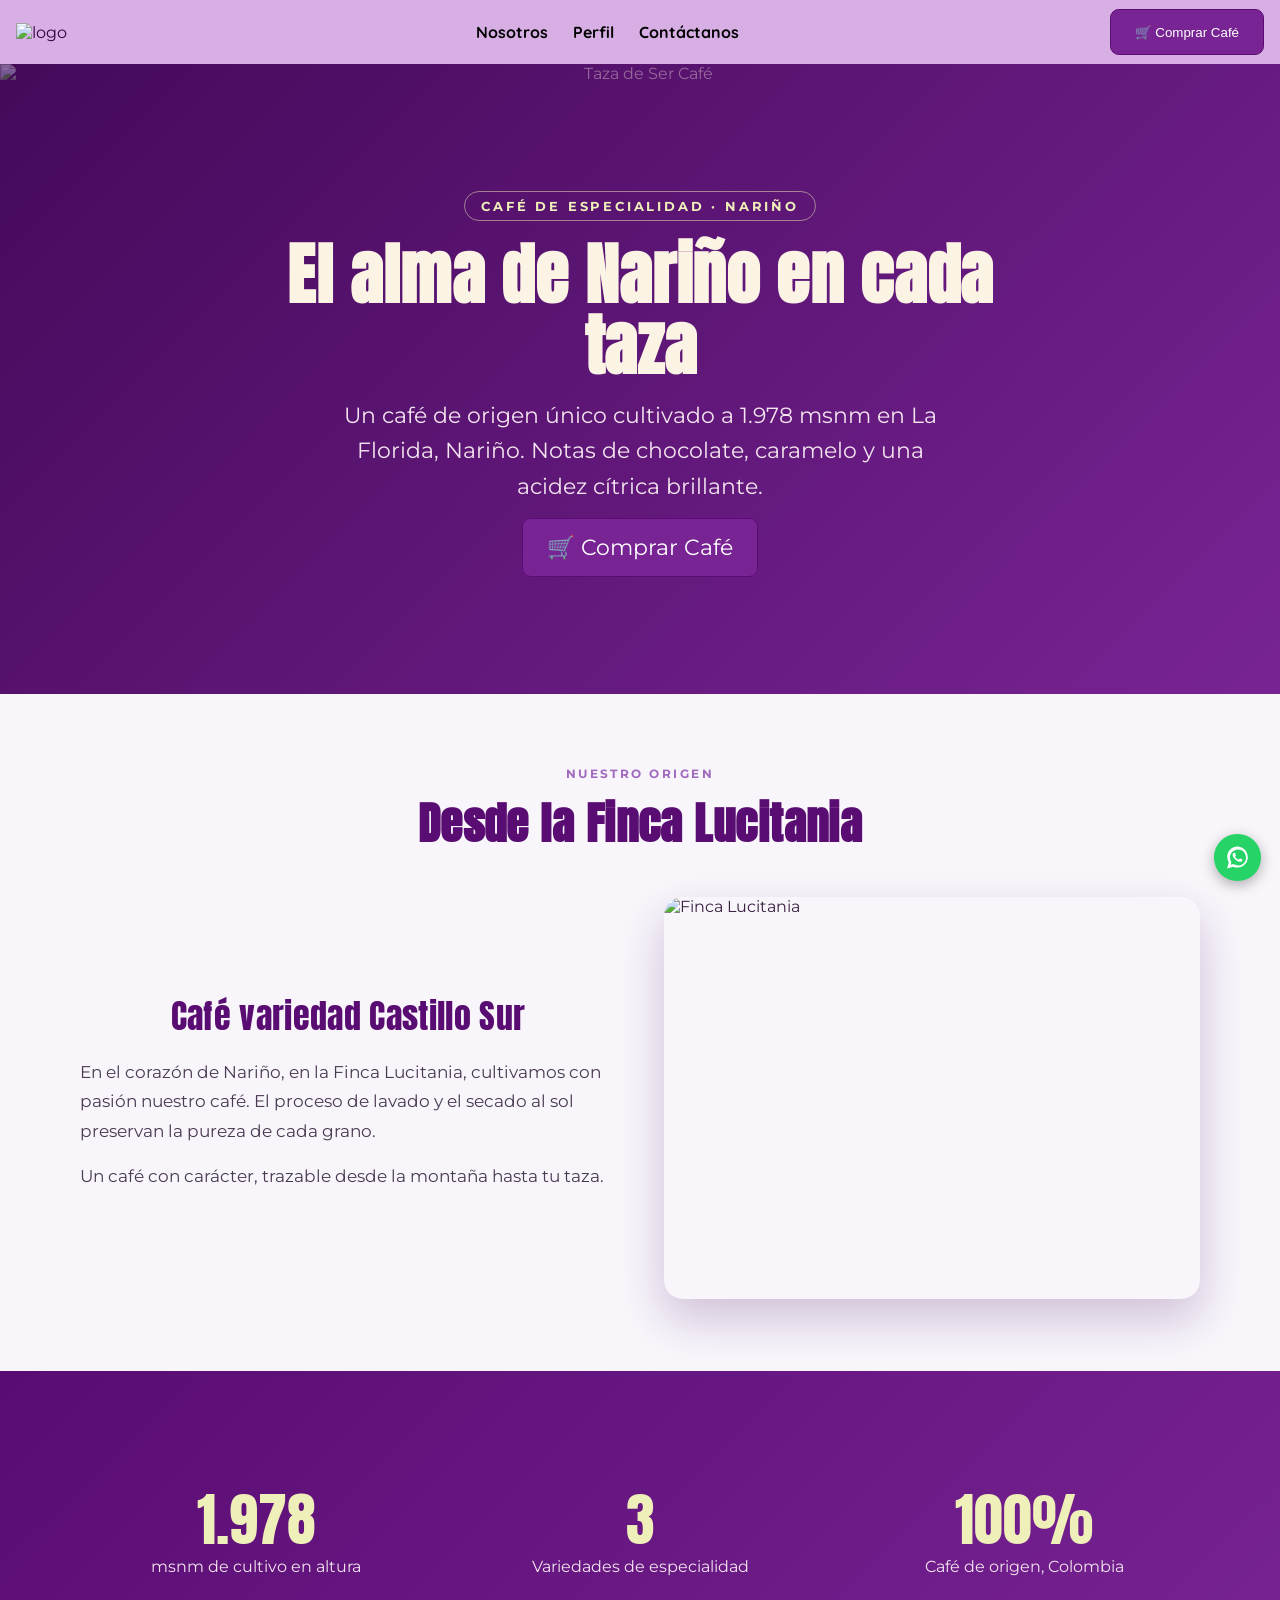
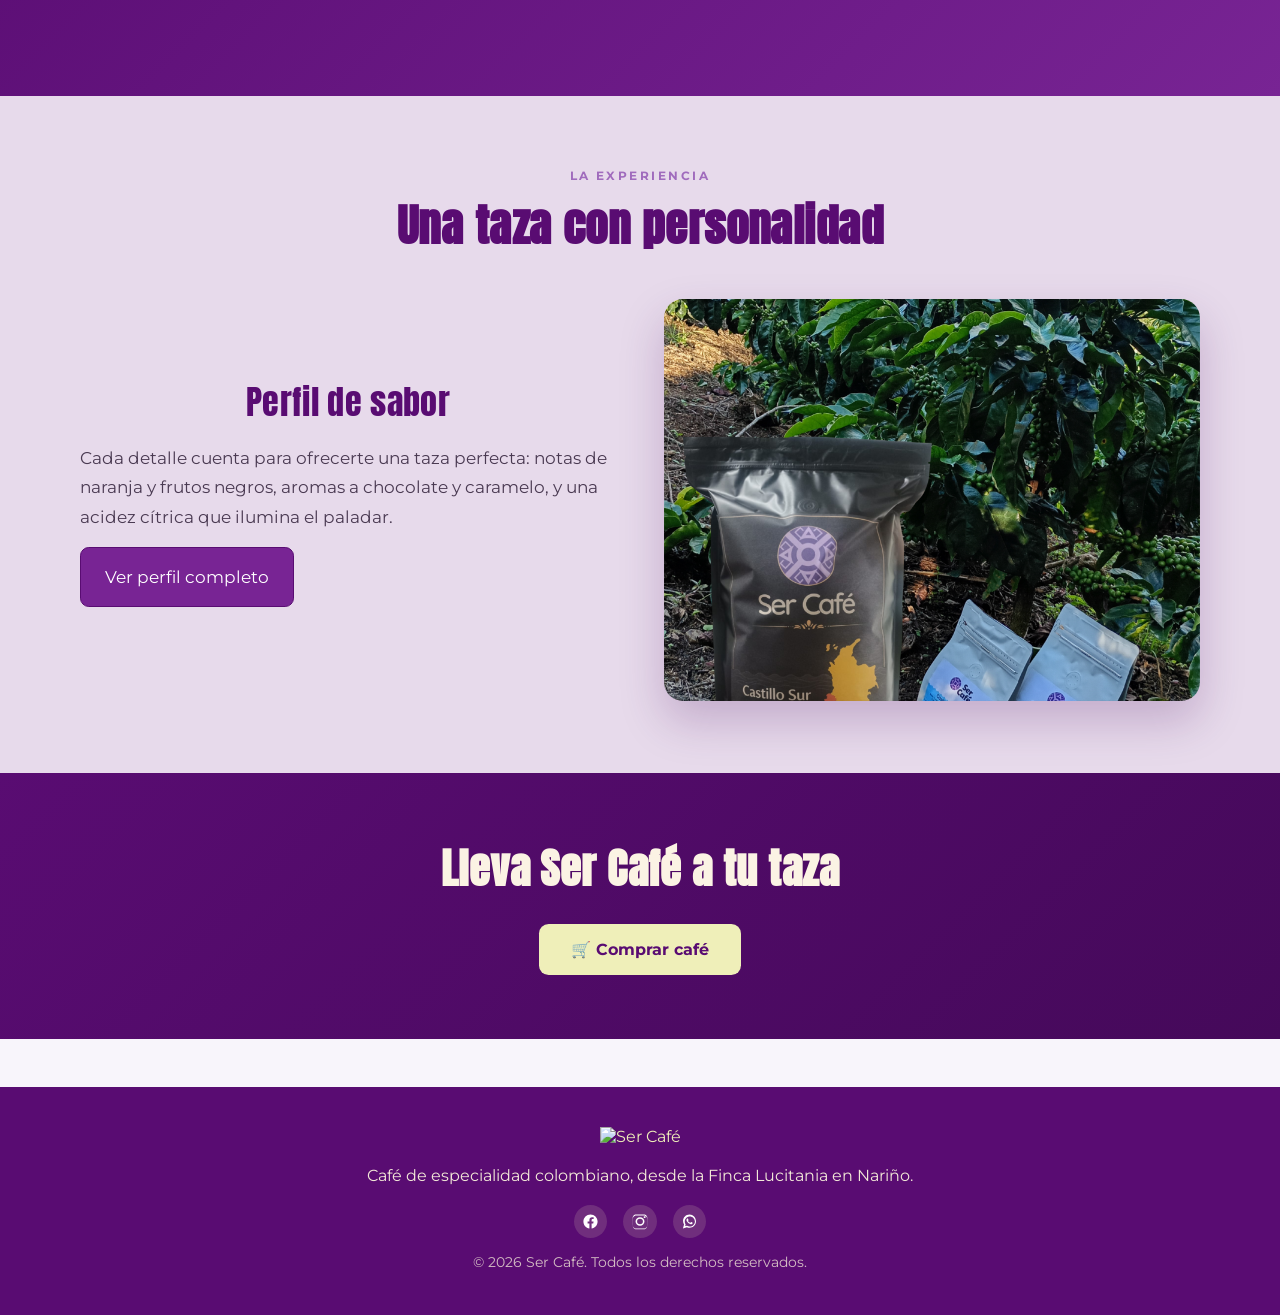
==== commit a8f7cf42: "modificacion" ====
--- a/index.html
+++ b/index.html
@@ -15,7 +15,7 @@
         <nav>
             <ul>
                 <li><a href="nosotros.html">Nosotros</a></li>
-                <li><a href="perfil.html">Perfil de Ser Café</a></li>
+                <li><a href="perfil.html">Perfil</a></li>
                 <li><a href="contactanos.html">Contáctanos</a></li>
             </ul>
         </nav>
--- a/styles.css
+++ b/styles.css
@@ -2406,9 +2406,13 @@
 }
 
 .pv2-barra[data-nivel="1"] { --pos: 20%; }
+.pv2-barra[data-nivel="1.5"] { --pos: 30%; }
 .pv2-barra[data-nivel="2"] { --pos: 40%; }
+.pv2-barra[data-nivel="2.5"] { --pos: 50%; }
 .pv2-barra[data-nivel="3"] { --pos: 60%; }
+.pv2-barra[data-nivel="3.5"] { --pos: 70%; }
 .pv2-barra[data-nivel="4"] { --pos: 80%; }
+.pv2-barra[data-nivel="4.5"] { --pos: 90%; }
 .pv2-barra[data-nivel="5"] { --pos: 100%; }
 
 .pv2-cta {
